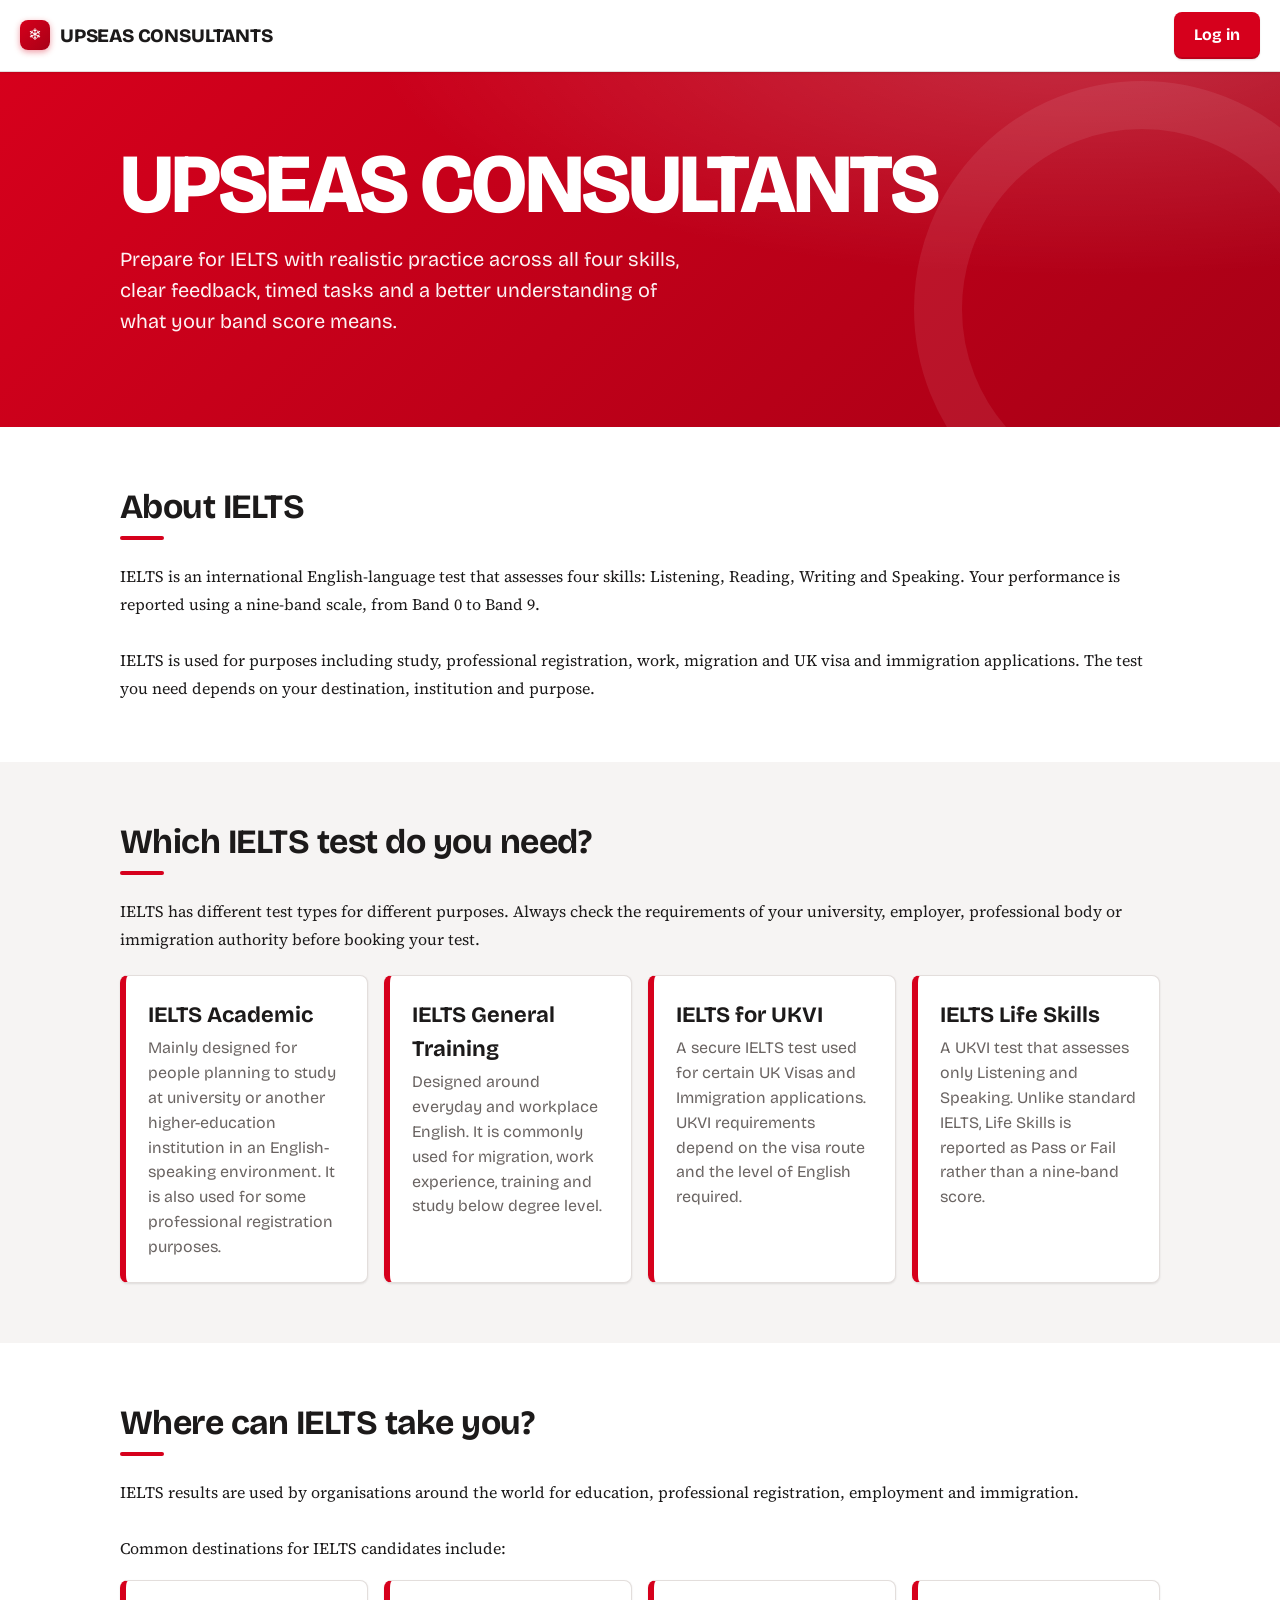
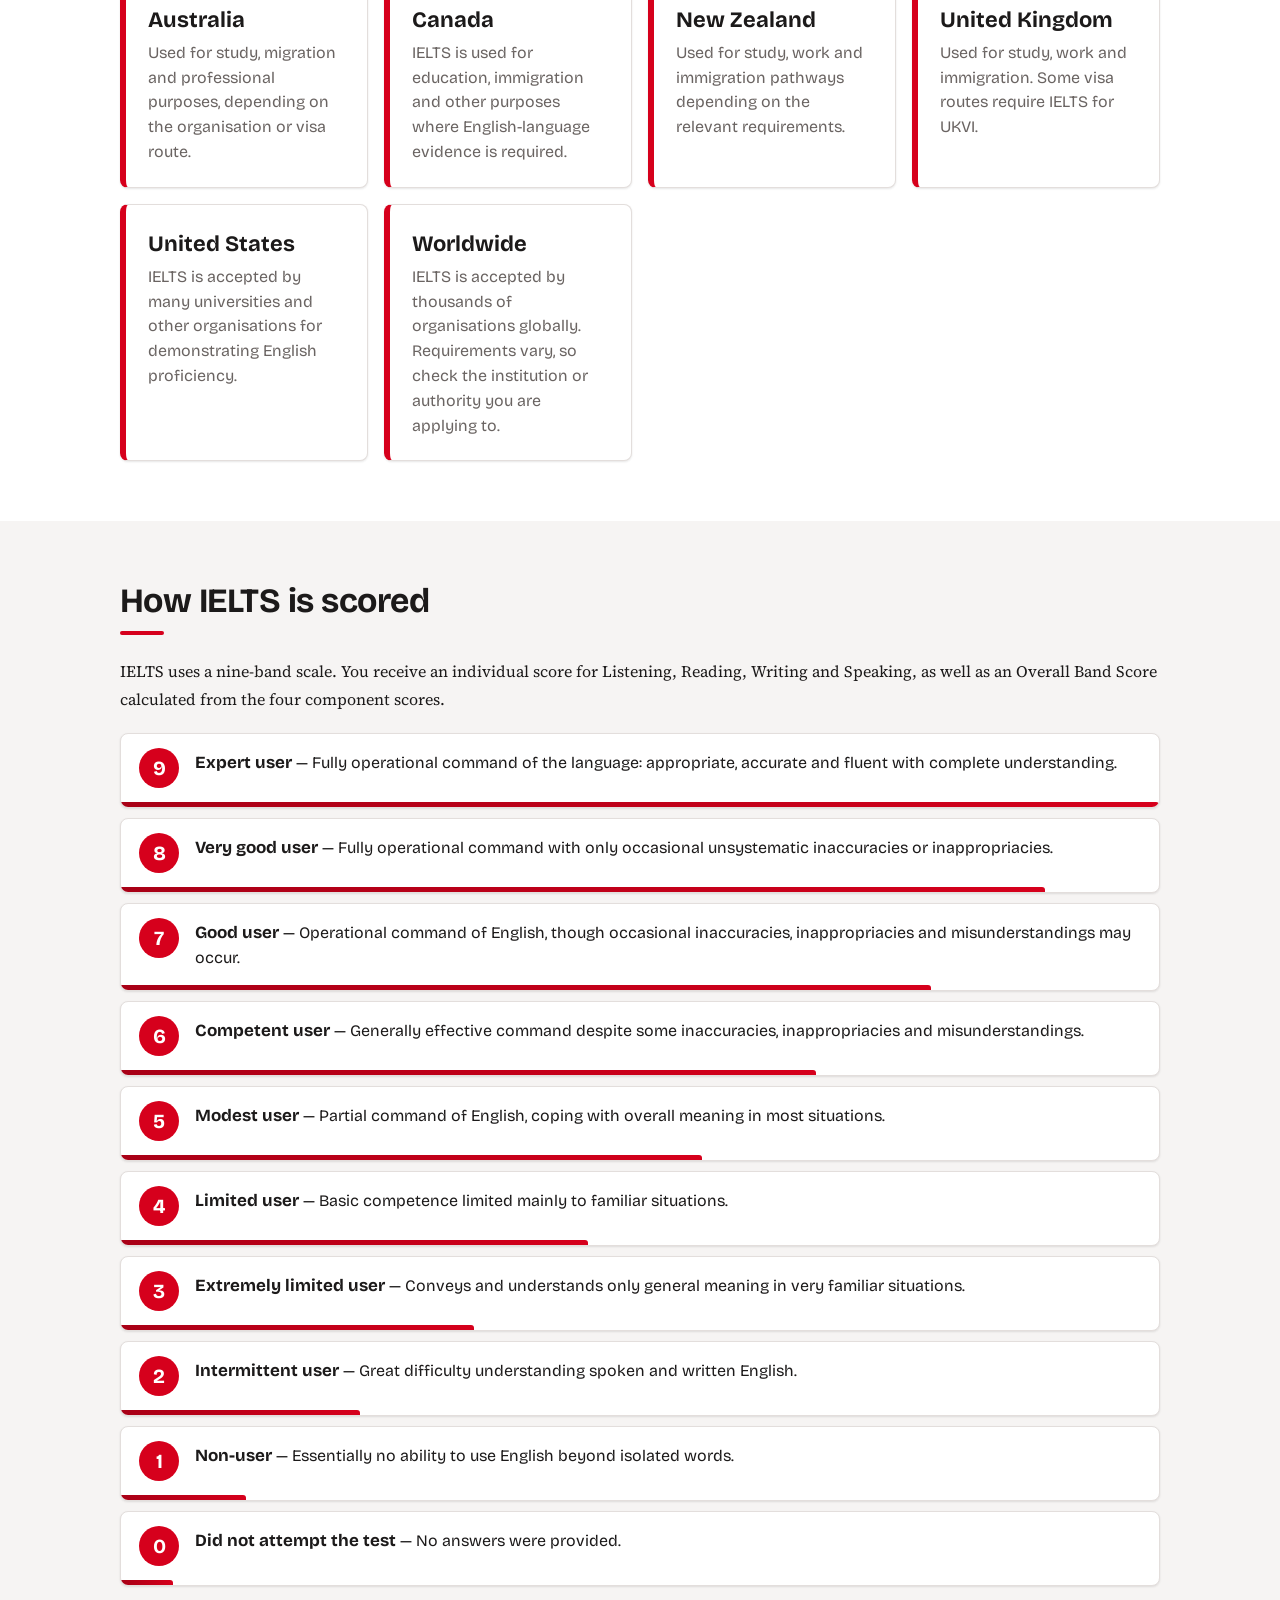
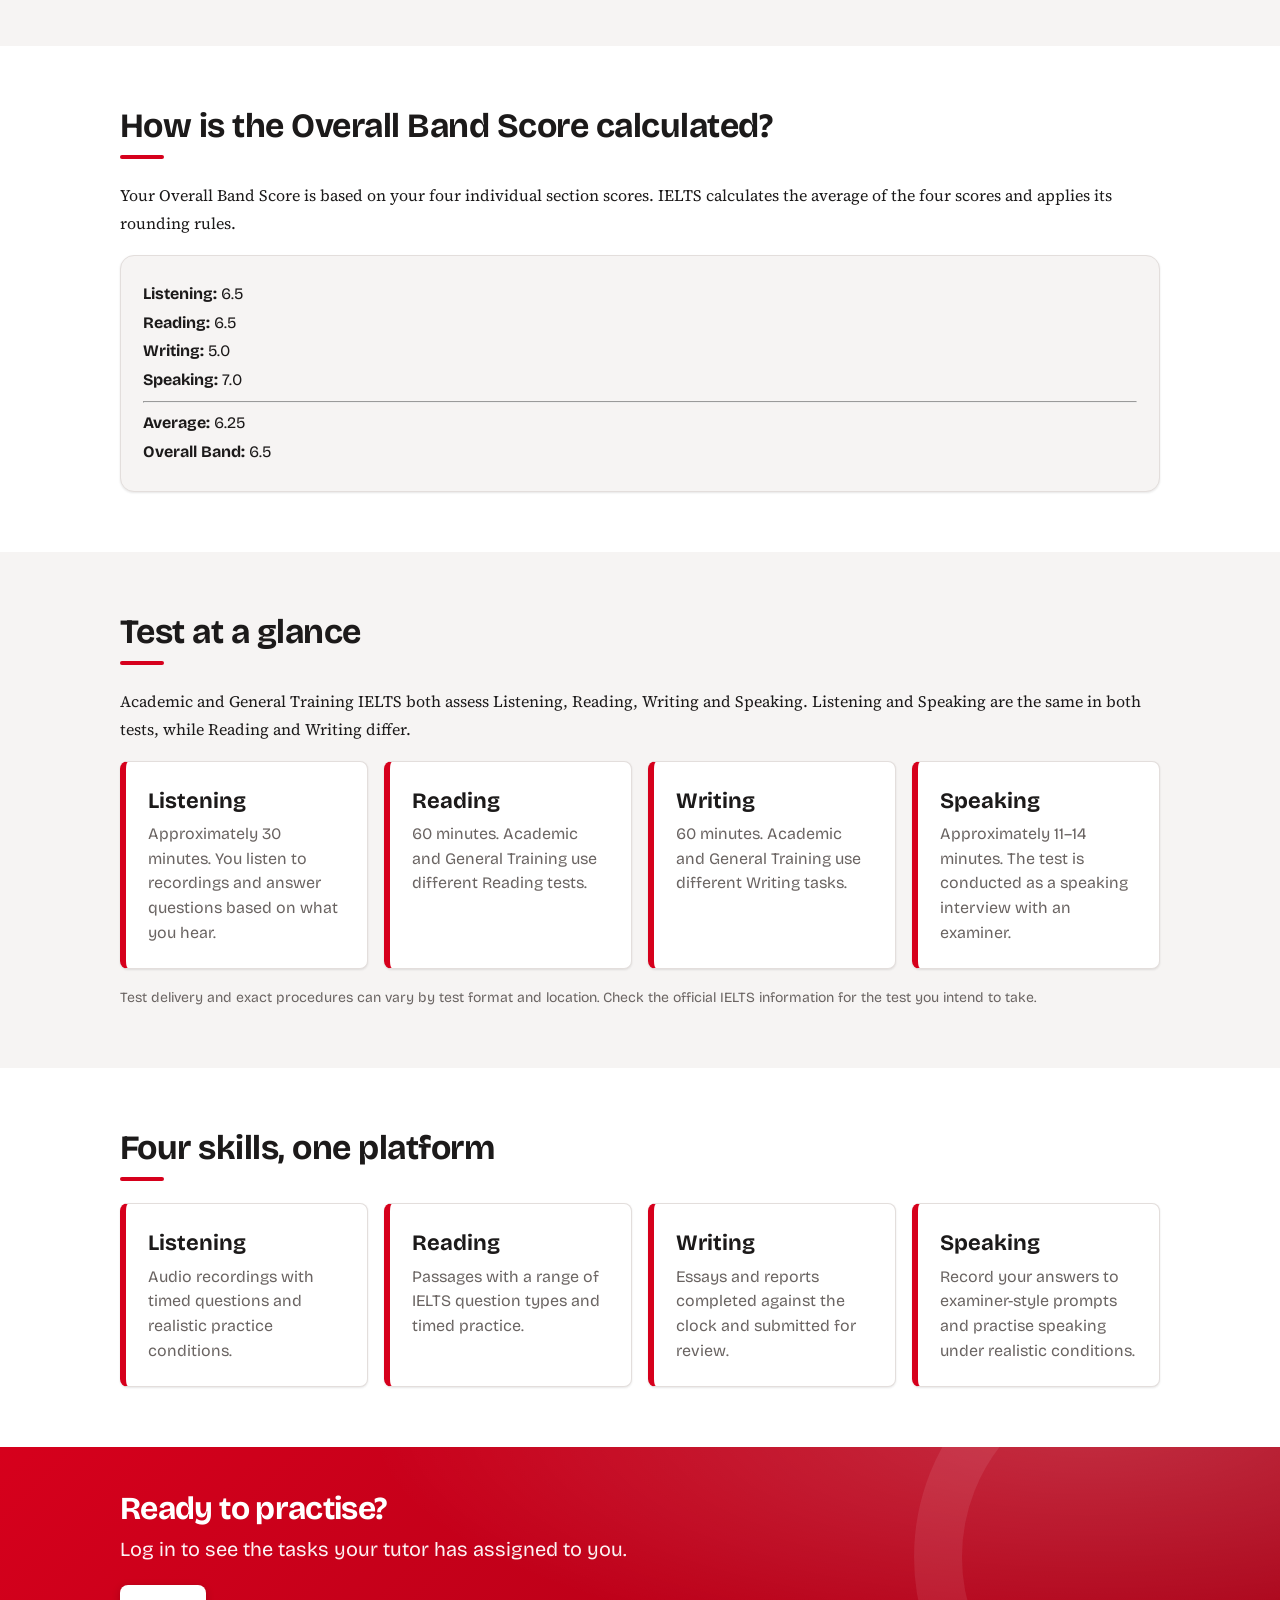
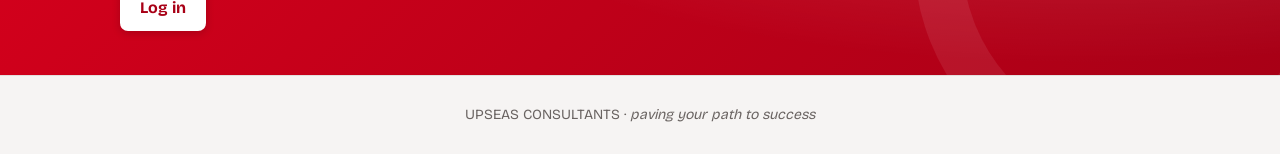
==== public/index.html @ d245d934 "UI update" ====
<!DOCTYPE html>
<html lang="en">
<head>
<meta charset="utf-8">
<meta name="viewport" content="width=device-width, initial-scale=1, viewport-fit=cover">

<title>UPSEAS CONSULTANTS | IELTS Preparation</title>

<meta name="description" content="Prepare for IELTS with UPSEAS CONSULTANTS. Practise Listening, Reading, Writing and Speaking, understand IELTS scoring, choose the right test and prepare under realistic test conditions.">

<link rel="stylesheet" href="https://fonts.googleapis.com/css2?family=Bricolage+Grotesque:wght@500;700;800&family=Source+Serif+4:wght@400;600&display=swap">

<link rel="stylesheet" href="theme.css">
<link rel="stylesheet" href="styles.css">
</head>

<body>

<header>
  <a class="logo" id="logo" href="index.html" aria-label="UPSEAS CONSULTANTS">
    <i>❄</i>UPSEAS CONSULTANTS
  </a>

  <a class="btn" id="cta" href="login.html" style="margin-left:auto">
    Log in
  </a>
</header>


<main>

<!-- HERO ---------------------------------------------------------------- -->

<section class="hero">
  <div class="wrap">
    <h1>UPSEAS CONSULTANTS</h1>

    <p>
      Prepare for IELTS with realistic practice across all four skills,
      clear feedback, timed tasks and a better understanding of what your
      band score means.
    </p>
  </div>
</section>


<!-- ABOUT --------------------------------------------------------------- -->

<section class="sec" id="about">
  <div class="wrap">

    <h2>About IELTS</h2>

    <p class="serif" style="margin:0">
      IELTS is an international English-language test that assesses
      four skills: Listening, Reading, Writing and Speaking.
      Your performance is reported using a nine-band scale, from
      Band 0 to Band 9.

      <br><br>

      IELTS is used for purposes including study, professional registration,
      work, migration and UK visa and immigration applications. The test
      you need depends on your destination, institution and purpose.
    </p>

  </div>
</section>


<!-- TEST TYPES ---------------------------------------------------------- -->

<section class="sec" id="test-types" style="background:var(--surface)">
  <div class="wrap">

    <h2>Which IELTS test do you need?</h2>

    <p class="serif" style="margin:0 0 22px">
      IELTS has different test types for different purposes. Always
      check the requirements of your university, employer, professional
      body or immigration authority before booking your test.
    </p>

    <div class="grid">

      <div class="skill">
        <b>IELTS Academic</b>
        <span>
          Mainly designed for people planning to study at university
          or another higher-education institution in an English-speaking
          environment. It is also used for some professional registration
          purposes.
        </span>
      </div>

      <div class="skill">
        <b>IELTS General Training</b>
        <span>
          Designed around everyday and workplace English. It is commonly
          used for migration, work experience, training and study below
          degree level.
        </span>
      </div>

      <div class="skill">
        <b>IELTS for UKVI</b>
        <span>
          A secure IELTS test used for certain UK Visas and Immigration
          applications. UKVI requirements depend on the visa route and
          the level of English required.
        </span>
      </div>

      <div class="skill">
        <b>IELTS Life Skills</b>
        <span>
          A UKVI test that assesses only Listening and Speaking.
          Unlike standard IELTS, Life Skills is reported as Pass or Fail
          rather than a nine-band score.
        </span>
      </div>

    </div>

  </div>
</section>


<!-- WHERE IELTS IS USED ------------------------------------------------- -->

<section class="sec" id="countries">
  <div class="wrap">

    <h2>Where can IELTS take you?</h2>

    <p class="serif" style="margin:0 0 18px">
      IELTS results are used by organisations around the world
      for education, professional registration, employment and
      immigration.

      <br><br>

      Common destinations for IELTS candidates include:
    </p>

    <div class="grid">

      <div class="skill">
        <b>Australia</b>
        <span>
          Used for study, migration and professional purposes,
          depending on the organisation or visa route.
        </span>
      </div>

      <div class="skill">
        <b>Canada</b>
        <span>
          IELTS is used for education, immigration and other
          purposes where English-language evidence is required.
        </span>
      </div>

      <div class="skill">
        <b>New Zealand</b>
        <span>
          Used for study, work and immigration pathways depending
          on the relevant requirements.
        </span>
      </div>

      <div class="skill">
        <b>United Kingdom</b>
        <span>
          Used for study, work and immigration. Some visa routes
          require IELTS for UKVI.
        </span>
      </div>

      <div class="skill">
        <b>United States</b>
        <span>
          IELTS is accepted by many universities and other
          organisations for demonstrating English proficiency.
        </span>
      </div>

      <div class="skill">
        <b>Worldwide</b>
        <span>
          IELTS is accepted by thousands of organisations globally.
          Requirements vary, so check the institution or authority
          you are applying to.
        </span>
      </div>

    </div>

  </div>
</section>


<!-- BANDS --------------------------------------------------------------- -->

<section class="sec" style="background:var(--surface)" id="bands">
  <div class="wrap">

    <h2>How IELTS is scored</h2>

    <p class="serif" style="margin:0 0 20px">
      IELTS uses a nine-band scale. You receive an individual score
      for Listening, Reading, Writing and Speaking, as well as an
      Overall Band Score calculated from the four component scores.
    </p>

    <div class="ladder">

      <div class="rung" style="--w:100%">
        <b>9</b>
        <span>
          <strong>Expert user</strong> — Fully operational command of
          the language: appropriate, accurate and fluent with complete
          understanding.
        </span>
      </div>

      <div class="rung" style="--w:89%">
        <b>8</b>
        <span>
          <strong>Very good user</strong> — Fully operational command
          with only occasional unsystematic inaccuracies or
          inappropriacies.
        </span>
      </div>

      <div class="rung" style="--w:78%">
        <b>7</b>
        <span>
          <strong>Good user</strong> — Operational command of English,
          though occasional inaccuracies, inappropriacies and
          misunderstandings may occur.
        </span>
      </div>

      <div class="rung" style="--w:67%">
        <b>6</b>
        <span>
          <strong>Competent user</strong> — Generally effective command
          despite some inaccuracies, inappropriacies and misunderstandings.
        </span>
      </div>

      <div class="rung" style="--w:56%">
        <b>5</b>
        <span>
          <strong>Modest user</strong> — Partial command of English,
          coping with overall meaning in most situations.
        </span>
      </div>

      <div class="rung" style="--w:45%">
        <b>4</b>
        <span>
          <strong>Limited user</strong> — Basic competence limited
          mainly to familiar situations.
        </span>
      </div>

      <div class="rung" style="--w:34%">
        <b>3</b>
        <span>
          <strong>Extremely limited user</strong> — Conveys and
          understands only general meaning in very familiar situations.
        </span>
      </div>

      <div class="rung" style="--w:23%">
        <b>2</b>
        <span>
          <strong>Intermittent user</strong> — Great difficulty
          understanding spoken and written English.
        </span>
      </div>

      <div class="rung" style="--w:12%">
        <b>1</b>
        <span>
          <strong>Non-user</strong> — Essentially no ability to use
          English beyond isolated words.
        </span>
      </div>

      <div class="rung" style="--w:5%">
        <b>0</b>
        <span>
          <strong>Did not attempt the test</strong> — No answers were
          provided.
        </span>
      </div>

    </div>

  </div>
</section>


<!-- HOW OVERALL SCORE WORKS --------------------------------------------- -->

<section class="sec" id="overall-score">
  <div class="wrap">

    <h2>How is the Overall Band Score calculated?</h2>

    <p class="serif" style="margin:0">
      Your Overall Band Score is based on your four individual
      section scores. IELTS calculates the average of the four
      scores and applies its rounding rules.
    </p>

    <div class="card" style="margin-top:18px">

      <p style="margin:4px 0">
        <b>Listening:</b> 6.5
      </p>

      <p style="margin:4px 0">
        <b>Reading:</b> 6.5
      </p>

      <p style="margin:4px 0">
        <b>Writing:</b> 5.0
      </p>

      <p style="margin:4px 0">
        <b>Speaking:</b> 7.0
      </p>

      <hr>

      <p style="margin:4px 0">
        <b>Average:</b> 6.25
      </p>

      <p style="margin:4px 0">
        <b>Overall Band:</b> 6.5
      </p>

    </div>

  </div>
</section>


<!-- TEST FORMAT --------------------------------------------------------- -->

<section class="sec" style="background:var(--surface)" id="format">
  <div class="wrap">

    <h2>Test at a glance</h2>

    <p class="serif" style="margin:0 0 18px">
      Academic and General Training IELTS both assess Listening,
      Reading, Writing and Speaking. Listening and Speaking are the
      same in both tests, while Reading and Writing differ.
    </p>

    <div class="grid">

      <div class="skill">
        <b>Listening</b>
        <span>
          Approximately 30 minutes. You listen to recordings and answer
          questions based on what you hear.
        </span>
      </div>

      <div class="skill">
        <b>Reading</b>
        <span>
          60 minutes. Academic and General Training use different
          Reading tests.
        </span>
      </div>

      <div class="skill">
        <b>Writing</b>
        <span>
          60 minutes. Academic and General Training use different
          Writing tasks.
        </span>
      </div>

      <div class="skill">
        <b>Speaking</b>
        <span>
          Approximately 11–14 minutes. The test is conducted as a
          speaking interview with an examiner.
        </span>
      </div>

    </div>

    <p class="hint" style="margin-top:18px">
      Test delivery and exact procedures can vary by test format and
      location. Check the official IELTS information for the test
      you intend to take.
    </p>

  </div>
</section>


<!-- SKILLS -------------------------------------------------------------- -->

<section class="sec" id="skills">
  <div class="wrap">

    <h2>Four skills, one platform</h2>

    <div class="grid">

      <div class="skill">
        <b>Listening</b>
        <span>
          Audio recordings with timed questions and realistic
          practice conditions.
        </span>
      </div>

      <div class="skill">
        <b>Reading</b>
        <span>
          Passages with a range of IELTS question types and timed
          practice.
        </span>
      </div>

      <div class="skill">
        <b>Writing</b>
        <span>
          Essays and reports completed against the clock and submitted
          for review.
        </span>
      </div>

      <div class="skill">
        <b>Speaking</b>
        <span>
          Record your answers to examiner-style prompts and practise
          speaking under realistic conditions.
        </span>
      </div>

    </div>

  </div>
</section>


<!-- CALL TO ACTION ------------------------------------------------------ -->

<section class="hero" style="padding:44px 0">

  <div class="wrap">

    <h2 style="font-size:32px;margin:0 0 6px">
      Ready to practise?
    </h2>

    <p style="margin-bottom:20px">
      Log in to see the tasks your tutor has assigned to you.
    </p>

    <a class="btn" href="login.html">
      Log in
    </a>

  </div>

</section>

</main>


<!-- FOOTER -------------------------------------------------------------- -->

<footer>
  <div class="wrap" style="text-align:center">
    UPSEAS CONSULTANTS ·
    <i>paving your path to success</i>
  </div>
</footer>


<script>

/*
  If the visitor is already logged in, send them to their
  appropriate dashboard instead of the login page.
*/

fetch('/api/me')
  .then(r => r.ok ? r.json() : null)
  .then(me => {

    if (!me) return;

    const home = me.role === 'admin'
      ? 'admin.html'
      : 'notes.html';

    document.getElementById('cta').textContent =
      'Open my dashboard';

    document.getElementById('cta').href = home;

    document.getElementById('logo').href = home;

  })
  .catch(() => {});

</script>

</body>
</html>
---- public/theme.css ----
/* Theme tokens: change colours and fonts here. */
:root{
  --red:#D6001C;--red-d:#A80016;--red-soft:#FDECEE;
  --bg:#FFFFFF;--surface:#F6F4F3;--line:#E3DEDC;--ink:#1C1A1A;--mute:#6A6462;--on-red:#fff;
  --radius:8px;--radius-lg:14px;
  --shadow-sm:0 1px 2px rgba(28,26,26,.06),0 1px 3px rgba(28,26,26,.05);
  --shadow:0 4px 12px rgba(28,26,26,.07),0 2px 4px rgba(28,26,26,.04);
  --shadow-lg:0 14px 34px rgba(28,26,26,.14);
  --ease:cubic-bezier(.2,.7,.2,1);
  box-sizing:border-box;padding-top:env(safe-area-inset-top,0px);padding-bottom:env(safe-area-inset-bottom,0px)}
@media (prefers-color-scheme:dark){:root:not([data-theme="light"]){--bg:#161314;--surface:#221E1F;--line:#3A3435;--ink:#F3EFEE;--mute:#A89F9D;--red:#F0324A;--red-soft:#3A1D22;--shadow-sm:0 1px 2px rgba(0,0,0,.4);--shadow:0 4px 12px rgba(0,0,0,.4);--shadow-lg:0 14px 34px rgba(0,0,0,.55)}}
:root[data-theme="dark"]{--bg:#161314;--surface:#221E1F;--line:#3A3435;--ink:#F3EFEE;--mute:#A89F9D;--red:#F0324A;--red-soft:#3A1D22;--shadow-sm:0 1px 2px rgba(0,0,0,.4);--shadow:0 4px 12px rgba(0,0,0,.4);--shadow-lg:0 14px 34px rgba(0,0,0,.55)}
:root{--font-ui:"Bricolage Grotesque",system-ui,sans-serif}
---- public/styles.css ----
/* Layout and components. Uses tokens from theme.css. */
html{scroll-padding-top:env(safe-area-inset-top,0px);scroll-behavior:smooth;-webkit-text-size-adjust:100%}
*{box-sizing:border-box}
body{margin:0;background:var(--bg);color:var(--ink);font:16px/1.55 "Bricolage Grotesque",system-ui,sans-serif;-webkit-font-smoothing:antialiased;text-rendering:optimizeLegibility}
h1,h2,h3{line-height:1.15;letter-spacing:-.015em}
.serif{font-family:"Source Serif 4",Georgia,serif;line-height:1.75}
button,input,textarea,select{font:inherit;color:inherit}
button{cursor:pointer}
button:disabled{opacity:.5;cursor:not-allowed}
:focus-visible{outline:3px solid color-mix(in srgb,var(--red) 55%,transparent);outline-offset:2px;border-radius:4px}
::selection{background:var(--red);color:#fff}

/* header */
header{position:sticky;top:env(safe-area-inset-top,0px);z-index:5;background:color-mix(in srgb,var(--bg) 88%,transparent);-webkit-backdrop-filter:saturate(1.4) blur(10px);backdrop-filter:saturate(1.4) blur(10px);border-bottom:1px solid var(--line);box-shadow:var(--shadow-sm);display:flex;align-items:center;gap:12px;padding:12px 20px;flex-wrap:wrap}
.logo{text-decoration:none;color:inherit;display:flex;align-items:center;gap:10px;font-weight:800;font-size:19px;letter-spacing:-.01em;background:none;border:0;padding:0}
.logo i{width:30px;height:30px;background:linear-gradient(135deg,var(--red),var(--red-d));border-radius:8px;display:grid;place-items:center;color:#fff;font-style:normal;font-size:16px;box-shadow:0 2px 6px color-mix(in srgb,var(--red) 40%,transparent)}
nav{display:flex;gap:2px;overflow-x:auto;flex:1;min-width:0;scrollbar-width:none}
nav::-webkit-scrollbar{display:none}
nav a{text-decoration:none;color:inherit;background:none;border:0;padding:8px 12px;font-weight:500;border-bottom:3px solid transparent;white-space:nowrap;transition:color .15s}
nav a:hover{color:var(--red)}
nav a[aria-current=page]{border-color:var(--red);font-weight:700}

/* buttons */
.btn{display:inline-block;text-decoration:none;background:var(--red);color:var(--on-red);border:0;padding:11px 20px;border-radius:var(--radius);font-weight:700;letter-spacing:.005em;box-shadow:0 1px 2px rgba(0,0,0,.12),inset 0 -2px 0 rgba(0,0,0,.12);transition:background .15s,transform .15s var(--ease),box-shadow .15s}
.btn:hover{background:var(--red-d);transform:translateY(-1px);box-shadow:0 6px 14px color-mix(in srgb,var(--red) 35%,transparent)}
.btn:active{transform:translateY(0);box-shadow:0 1px 2px rgba(0,0,0,.12)}
.btn.ghost{background:none;color:var(--ink);border:2px solid var(--ink);box-shadow:none}
.btn.ghost:hover{background:var(--ink);color:var(--bg);box-shadow:none}

/* hero */
.wrap{max-width:1080px;margin:0 auto;padding:0 20px}
.hero{position:relative;overflow:hidden;background:radial-gradient(1200px 400px at 85% -10%,rgba(255,255,255,.18),transparent 60%),linear-gradient(135deg,var(--red) 0%,var(--red-d) 100%);color:#fff;padding:72px 0 64px}
.hero::after{content:"";position:absolute;right:-90px;bottom:-110px;width:360px;height:360px;border-radius:50%;border:48px solid rgba(255,255,255,.08);pointer-events:none}
.hero .wrap{position:relative;z-index:1}
.hero h1{font-size:clamp(40px,9vw,84px);line-height:.98;margin:0 0 18px;font-weight:800;letter-spacing:-.035em}
.hero h2{letter-spacing:-.02em}
.hero p{font-size:clamp(17px,2.2vw,20px);max-width:560px;margin:0 0 26px;opacity:.95}
.hero .btn{display:inline-block;text-decoration:none;background:#fff;color:var(--red-d);box-shadow:0 2px 8px rgba(0,0,0,.18)}
.hero .btn:hover{background:#fff;box-shadow:0 8px 20px rgba(0,0,0,.25)}
.hero .btn.ghost{background:none;color:#fff;border-color:#fff;box-shadow:none}
.hero .btn.ghost:hover{background:#fff;color:var(--red-d)}
.bands{display:flex;gap:8px;margin-top:36px;flex-wrap:wrap}
.bands span{padding:6px 14px;border:1.5px solid rgba(255,255,255,.55);border-radius:999px;font-weight:700}
.bands span:last-child{background:#fff;color:var(--red-d)}

/* sections */
.sec{padding:60px 0}
.sec h2{font-size:clamp(26px,4vw,34px);margin:0 0 22px;position:relative;padding-bottom:14px}
.sec h2::after{content:"";position:absolute;left:0;bottom:0;width:44px;height:4px;border-radius:2px;background:var(--red)}
.grid{display:grid;gap:16px;grid-template-columns:repeat(auto-fit,minmax(230px,1fr))}
.skill{background:var(--bg);border:1px solid var(--line);border-left:6px solid var(--red);padding:22px;text-align:left;border-radius:var(--radius);box-shadow:var(--shadow-sm);transition:transform .2s var(--ease),box-shadow .2s}
.skill:hover{transform:translateY(-3px);box-shadow:var(--shadow)}
.skill b{font-size:22px;display:block;margin-bottom:4px}
.skill span{color:var(--mute)}
.steps{display:grid;gap:20px;grid-template-columns:repeat(auto-fit,minmax(220px,1fr))}
.steps div{border-top:3px solid var(--ink);padding-top:12px}
.steps b{display:block;font-size:18px}
footer{background:var(--surface);border-top:1px solid var(--line);padding:28px 0;color:var(--mute);font-size:14px}

/* practice */
.bar{display:flex;gap:12px;align-items:center;flex-wrap:wrap;margin:24px 0 18px}
.bar h1{margin:0;font-size:clamp(24px,4vw,32px);flex:1;min-width:150px}
.seg{display:inline-flex;border:2px solid var(--ink);border-radius:var(--radius);overflow:hidden}
.seg button{background:none;border:0;padding:8px 16px;font-weight:700;transition:background .15s}
.seg button:hover{background:var(--surface)}
.seg button[aria-pressed=true]{background:var(--ink);color:var(--bg)}
.timer{font-variant-numeric:tabular-nums;font-weight:800;font-size:20px;color:var(--red);border:2px solid var(--red);background:var(--red-soft);padding:5px 14px;border-radius:999px}
.two{display:grid;gap:20px;grid-template-columns:1fr}
@media(min-width:820px){.two{grid-template-columns:1fr 1fr}.two.wide{grid-template-columns:1.1fr .9fr}}
.card{background:var(--surface);border:1px solid var(--line);border-radius:var(--radius-lg);padding:22px;box-shadow:var(--shadow-sm)}
.card h3{margin:0 0 10px;font-size:19px}
.pass{max-height:70vh;overflow:auto;scrollbar-width:thin}
.q{padding:16px 0;border-bottom:1px solid var(--line)}
.q:last-child{border:0}
.q p{margin:0 0 10px;font-weight:600}
.opt{display:flex;gap:10px;align-items:center;padding:10px 12px;border:1.5px solid var(--line);border-radius:var(--radius);margin:6px 0;background:var(--bg);width:100%;text-align:left;transition:border-color .15s,background .15s,transform .15s var(--ease)}
.opt:hover{border-color:color-mix(in srgb,var(--red) 55%,var(--line));transform:translateX(2px)}
.opt[aria-pressed=true]{border-color:var(--red);background:color-mix(in srgb,var(--red) 10%,var(--bg));font-weight:600;box-shadow:0 0 0 3px color-mix(in srgb,var(--red) 14%,transparent)}
.opt i{width:18px;height:18px;border:2px solid var(--mute);border-radius:50%;flex:none;transition:border-color .15s}
.opt[aria-pressed=true] i{border-color:var(--red);background:radial-gradient(var(--red) 45%,transparent 50%)}
.tf{display:flex;gap:8px;flex-wrap:wrap}
.tf .opt{width:auto}
input[type=text],input[type=email],input[type=password],input[type=date],input[type=number],textarea,select{width:100%;background:var(--bg);border:1.5px solid var(--line);border-radius:var(--radius);padding:11px 12px;transition:border-color .15s,box-shadow .15s}
input[type=text]:focus,input[type=email]:focus,input[type=password]:focus,input[type=date]:focus,input[type=number]:focus,textarea:focus,select:focus{outline:none;border-color:var(--red);box-shadow:0 0 0 4px color-mix(in srgb,var(--red) 16%,transparent)}
textarea{min-height:240px;resize:vertical;line-height:1.6}
.foot{display:flex;justify-content:space-between;align-items:center;gap:10px;margin-top:18px;flex-wrap:wrap}
.pal{display:flex;gap:8px;flex-wrap:wrap;margin-bottom:16px}
.pal button{width:36px;height:36px;border-radius:var(--radius);border:1.5px solid var(--line);background:var(--bg);font-weight:700;transition:all .15s}
.pal button:hover{border-color:var(--red);color:var(--red)}
.pal button[aria-pressed=true]{background:var(--red);color:#fff;border-color:var(--red);box-shadow:0 3px 8px color-mix(in srgb,var(--red) 35%,transparent)}
.player{display:flex;align-items:center;gap:14px;flex-wrap:wrap}
.play{width:54px;height:54px;border-radius:50%;background:var(--red);color:#fff;border:0;font-size:18px;box-shadow:0 4px 12px color-mix(in srgb,var(--red) 40%,transparent);transition:transform .15s var(--ease),background .15s}
.play:hover{background:var(--red-d);transform:scale(1.06)}
.wave{flex:1;min-width:140px;height:44px;display:flex;align-items:center;gap:3px}
.wave i{flex:1;background:var(--line);border-radius:2px}
.wave i.on{background:var(--red)}
.cue{border:2px dashed var(--red);padding:18px;border-radius:var(--radius-lg);background:var(--bg)}
.cue li{margin:4px 0}
.rec{width:84px;height:84px;border-radius:50%;background:var(--red);border:6px solid color-mix(in srgb,var(--red) 30%,var(--bg));color:#fff;font-weight:700;box-shadow:var(--shadow);transition:transform .15s var(--ease)}
.rec:hover{transform:scale(1.05)}
.rec[aria-pressed=true]{animation:pulse 1.2s infinite}
@keyframes pulse{50%{box-shadow:0 0 0 14px color-mix(in srgb,var(--red) 20%,transparent)}}
@media(prefers-reduced-motion:reduce){.rec[aria-pressed=true]{animation:none}*{transition:none!important;scroll-behavior:auto!important}}
.note{background:var(--bg);border:1px solid var(--line);border-left:4px solid var(--red);padding:12px 14px;margin:8px 0;border-radius:0 var(--radius) var(--radius) 0}
.note small{color:var(--mute);display:block}
.chip{display:inline-block;background:var(--bg);border:1.5px solid var(--line);border-radius:999px;padding:4px 13px;margin:3px 3px 3px 0;font-size:14px}
.hint{color:var(--mute);font-size:14px;margin:6px 0 0}
.ladder{display:grid;gap:10px}
.rung{position:relative;overflow:hidden;display:flex;gap:16px;align-items:flex-start;background:var(--bg);color:var(--ink);border:1px solid var(--line);border-radius:var(--radius);padding:14px 18px 19px;box-shadow:var(--shadow-sm)}
.rung::after{content:"";position:absolute;left:0;bottom:0;height:5px;width:var(--w);background:linear-gradient(90deg,var(--red-d),var(--red));border-radius:0 3px 0 0}
.rung b{flex:none;width:40px;height:40px;border-radius:50%;background:var(--red);color:#fff;display:grid;place-items:center;font-size:20px;line-height:1}
.rung span{padding-top:2px}
.rung strong{font-size:17px}
.topic{background:var(--surface);border:1px solid var(--line);border-radius:var(--radius-lg);margin:0 0 12px;padding:0 20px;transition:box-shadow .2s}
.topic[open]{box-shadow:var(--shadow-sm)}
.topic summary{cursor:pointer;font-weight:700;font-size:18px;padding:16px 0;list-style:none;display:flex;justify-content:space-between;align-items:center;gap:12px}
.topic summary::-webkit-details-marker{display:none}
.topic summary::after{content:"+";font-size:24px;line-height:1;color:var(--red);font-weight:500;transition:transform .2s var(--ease)}
.topic[open] summary::after{transform:rotate(45deg)}
.topic ul{margin:0;padding:0 0 16px 20px}
.topic li{margin:6px 0}
.hidden{display:none}

/* auth */
.auth{display:grid;grid-template-columns:1fr;min-height:calc(100vh - 140px)}
@media(min-width:820px){.auth{grid-template-columns:5fr 6fr}}
.auth-side{position:relative;overflow:hidden;background:linear-gradient(145deg,var(--red),var(--red-d));color:#fff;padding:48px 32px;display:flex;flex-direction:column;justify-content:center}
.auth-side::after{content:"";position:absolute;right:-80px;top:-80px;width:280px;height:280px;border-radius:50%;border:40px solid rgba(255,255,255,.08);pointer-events:none}
.auth-side h2{font-size:clamp(32px,5vw,52px);line-height:1;margin:0 0 12px;letter-spacing:-.025em}
.auth-side ul{padding:0;margin:26px 0 0;list-style:none}
.auth-side li{padding:12px 0;border-top:1.5px solid rgba(255,255,255,.35);font-weight:500}
.auth-main{display:flex;align-items:center;justify-content:center;padding:36px 16px;background:var(--surface)}
.auth-form{width:100%;max-width:420px;background:var(--bg);border:1px solid var(--line);border-radius:var(--radius-lg);padding:32px 28px;box-shadow:var(--shadow)}
.auth-form h1{margin:0 0 4px;font-size:30px}
.field{margin:14px 0}
.field label{display:block;font-weight:700;margin-bottom:6px;font-size:15px}
.field .pw{display:flex;gap:8px}
.field .pw button{background:none;border:1.5px solid var(--line);border-radius:var(--radius);padding:0 14px;font-weight:700;transition:border-color .15s,color .15s}
.field .pw button:hover{border-color:var(--red);color:var(--red)}
.row{display:flex;justify-content:space-between;align-items:center;gap:10px;flex-wrap:wrap;margin:10px 0 18px}
.row label{display:flex;gap:8px;align-items:center}
.row input[type=checkbox]{accent-color:var(--red);width:16px;height:16px}
.row a,.swap{color:var(--red);font-weight:700;background:none;border:0;padding:0;text-decoration:underline;text-underline-offset:3px}
.msg{min-height:22px;font-weight:600;margin:0 0 10px}
.msg.err{color:var(--red)}
.btn.full{width:100%;padding:13px}

/* profile menu */
.profile{position:relative}
.avatar{width:42px;height:42px;border-radius:50%;border:2px solid var(--ink);background:var(--bg);color:var(--ink);display:grid;place-items:center;padding:0;transition:border-color .15s,color .15s,box-shadow .15s}
.avatar:hover,.avatar[aria-expanded=true]{border-color:var(--red);color:var(--red);box-shadow:0 0 0 4px color-mix(in srgb,var(--red) 14%,transparent)}
.menu{position:absolute;right:0;top:calc(100% + 10px);min-width:260px;background:var(--bg);border:1px solid var(--line);border-radius:var(--radius-lg);box-shadow:var(--shadow-lg);z-index:20;overflow:hidden}
.menu .who{margin:0;padding:16px;background:var(--surface);border-bottom:1px solid var(--line);display:flex;flex-direction:column;gap:2px}
.menu .who span{color:var(--mute);font-size:14px;word-break:break-all}
.menu .who em{font-style:normal;font-size:12px;font-weight:700;color:var(--red);text-transform:uppercase;letter-spacing:.05em;margin-top:4px}
.menu a{display:block;padding:12px 16px;text-decoration:none;color:var(--ink);font-weight:500;transition:background .12s,padding-left .15s var(--ease)}
.menu a:hover{background:var(--surface);padding-left:20px}
.choose{display:flex;justify-content:flex-end;align-items:flex-end;gap:12px;flex-wrap:wrap;margin:8px 0}
.choose .field{margin:0;min-width:min(100%,340px)}
.count{text-align:center;padding:12vh 16px}
.count h1{font-size:clamp(26px,5vw,42px);margin:8px 0 0}
.count .n{display:block;font-size:clamp(96px,24vw,200px);line-height:1;color:var(--red);font-variant-numeric:tabular-nums;letter-spacing:-.04em}
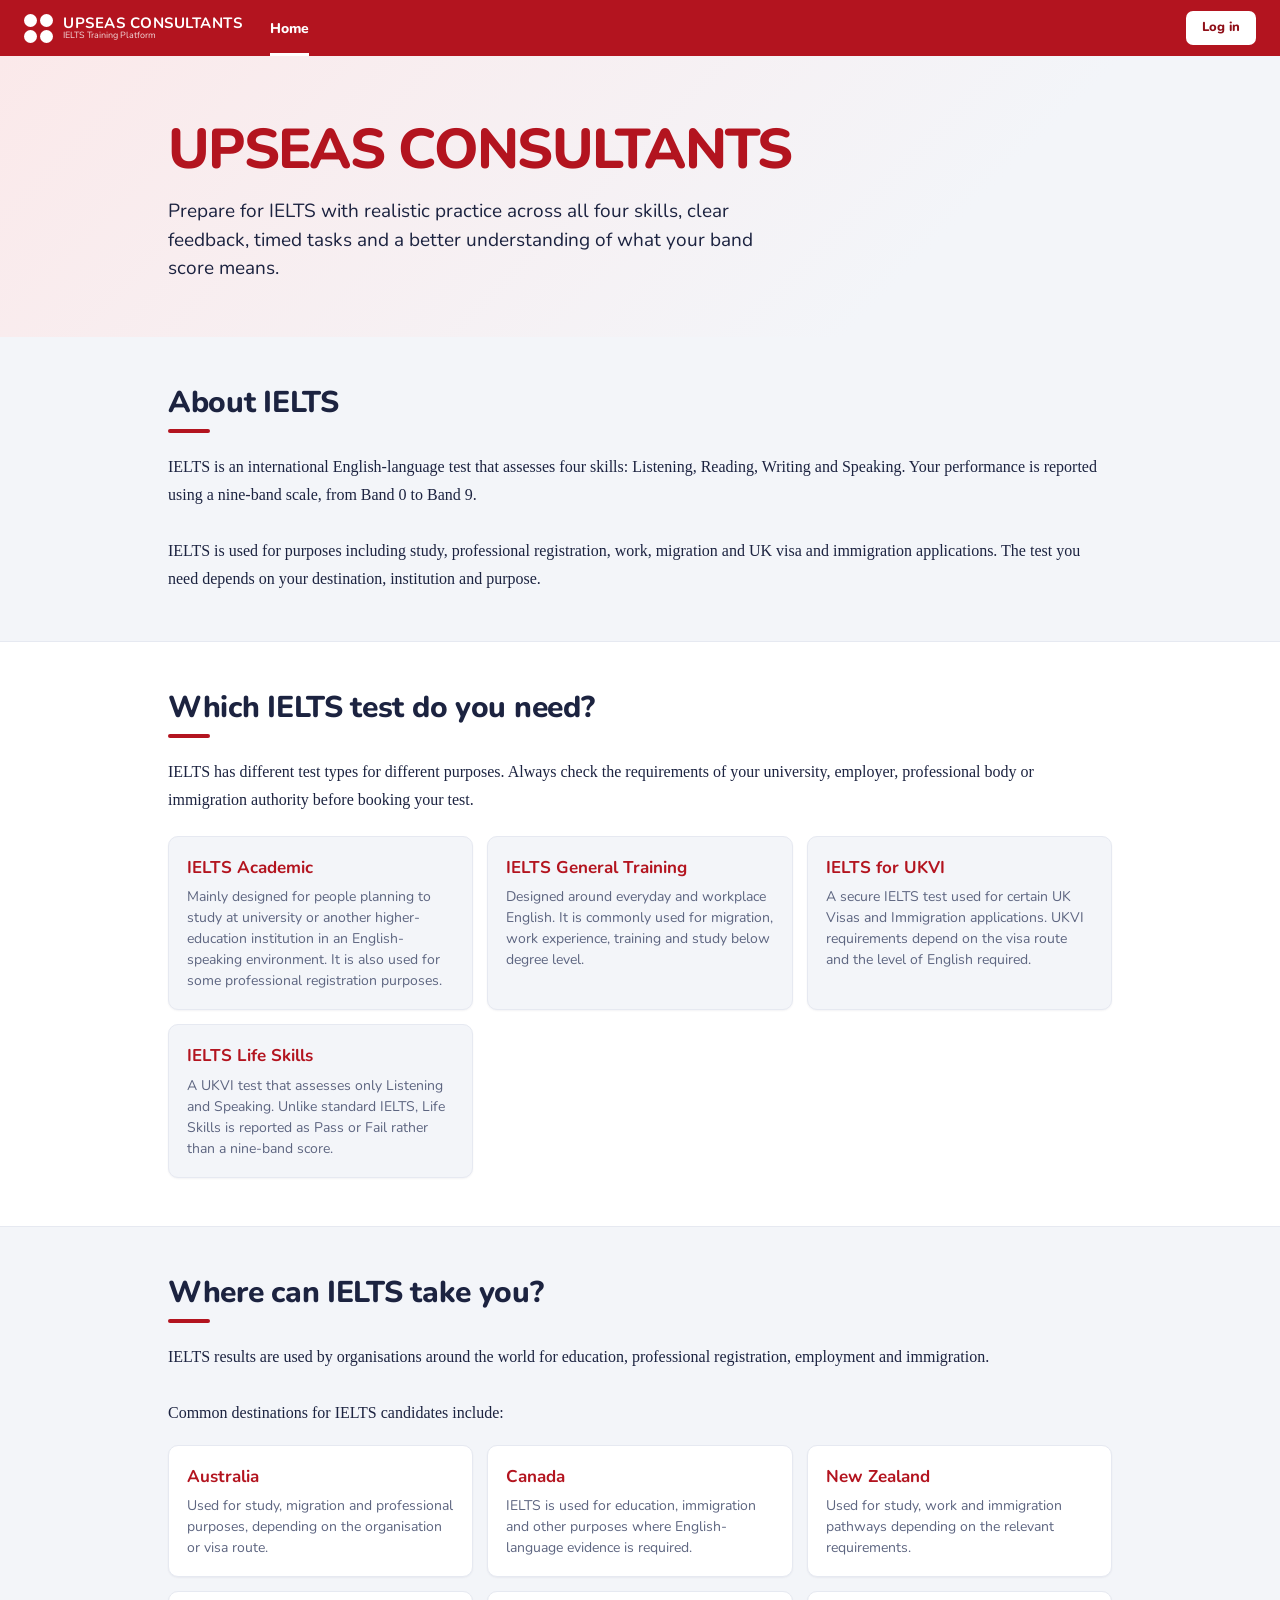
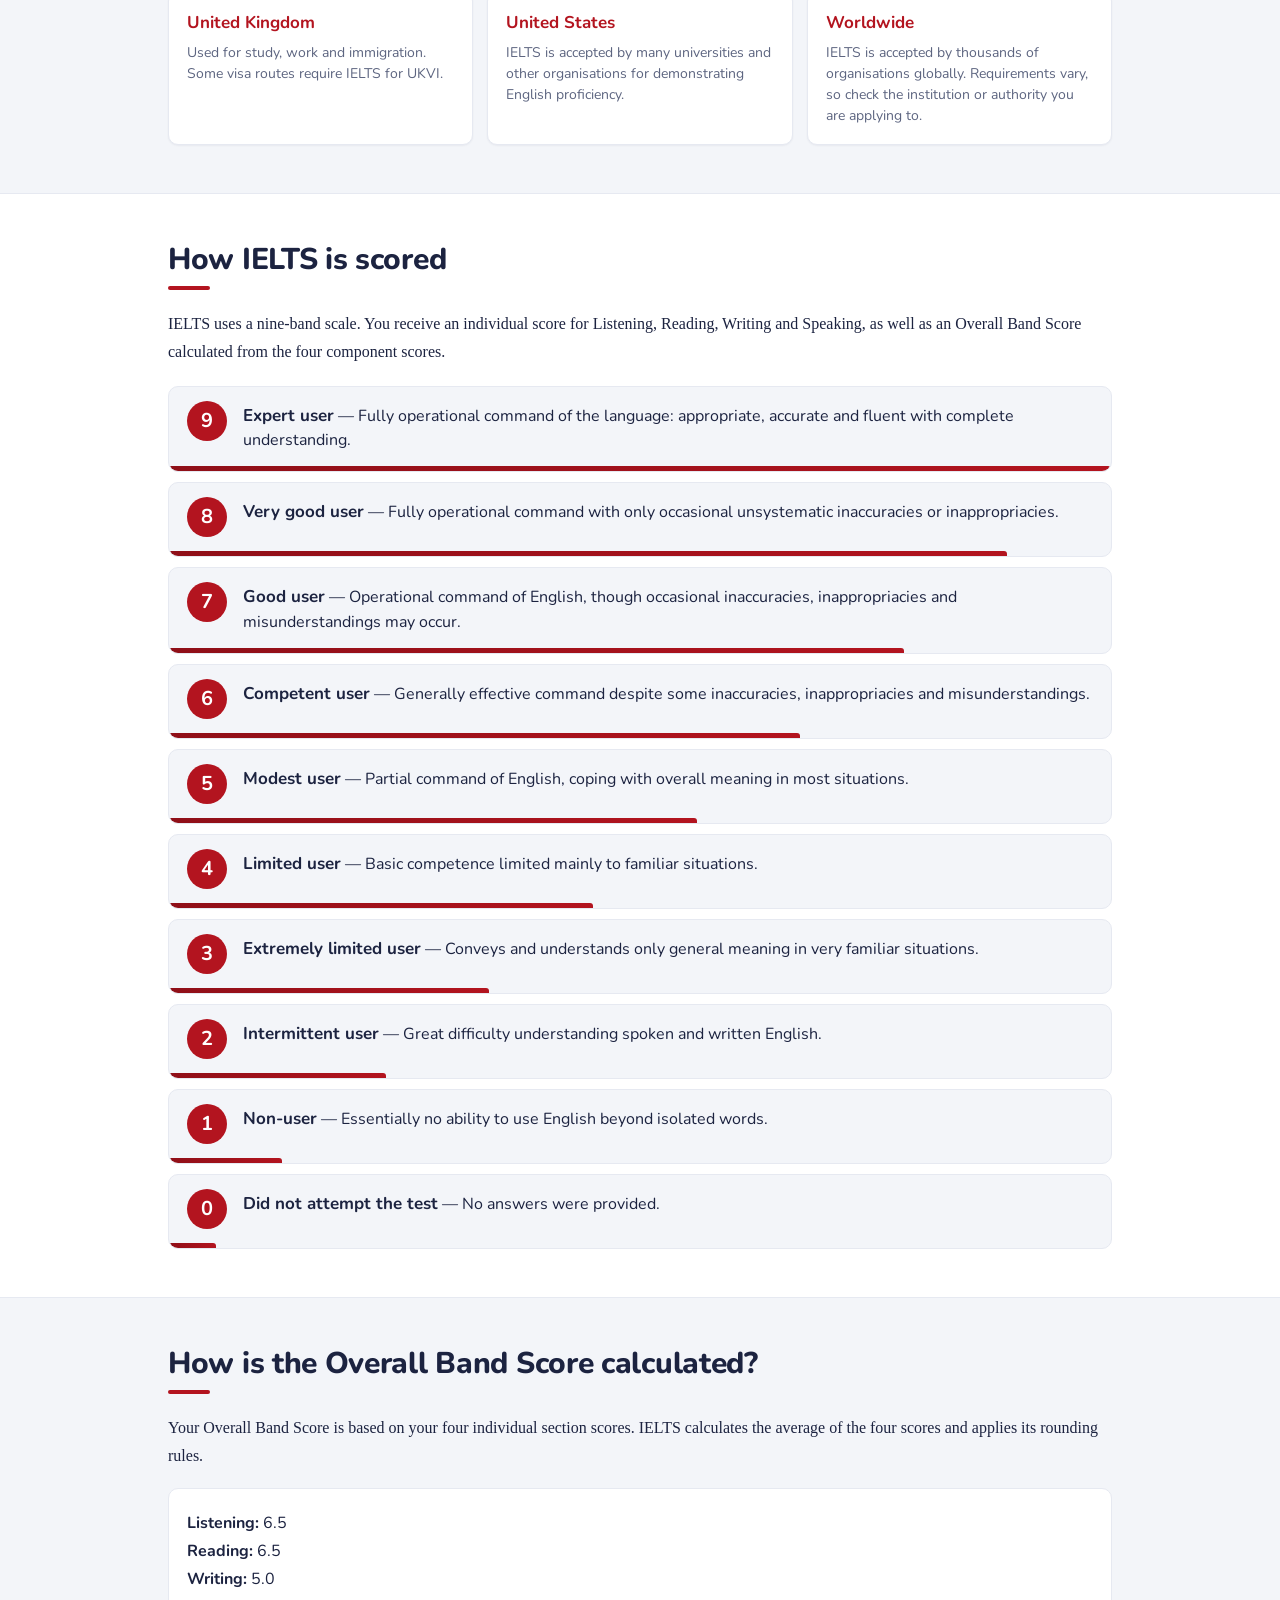
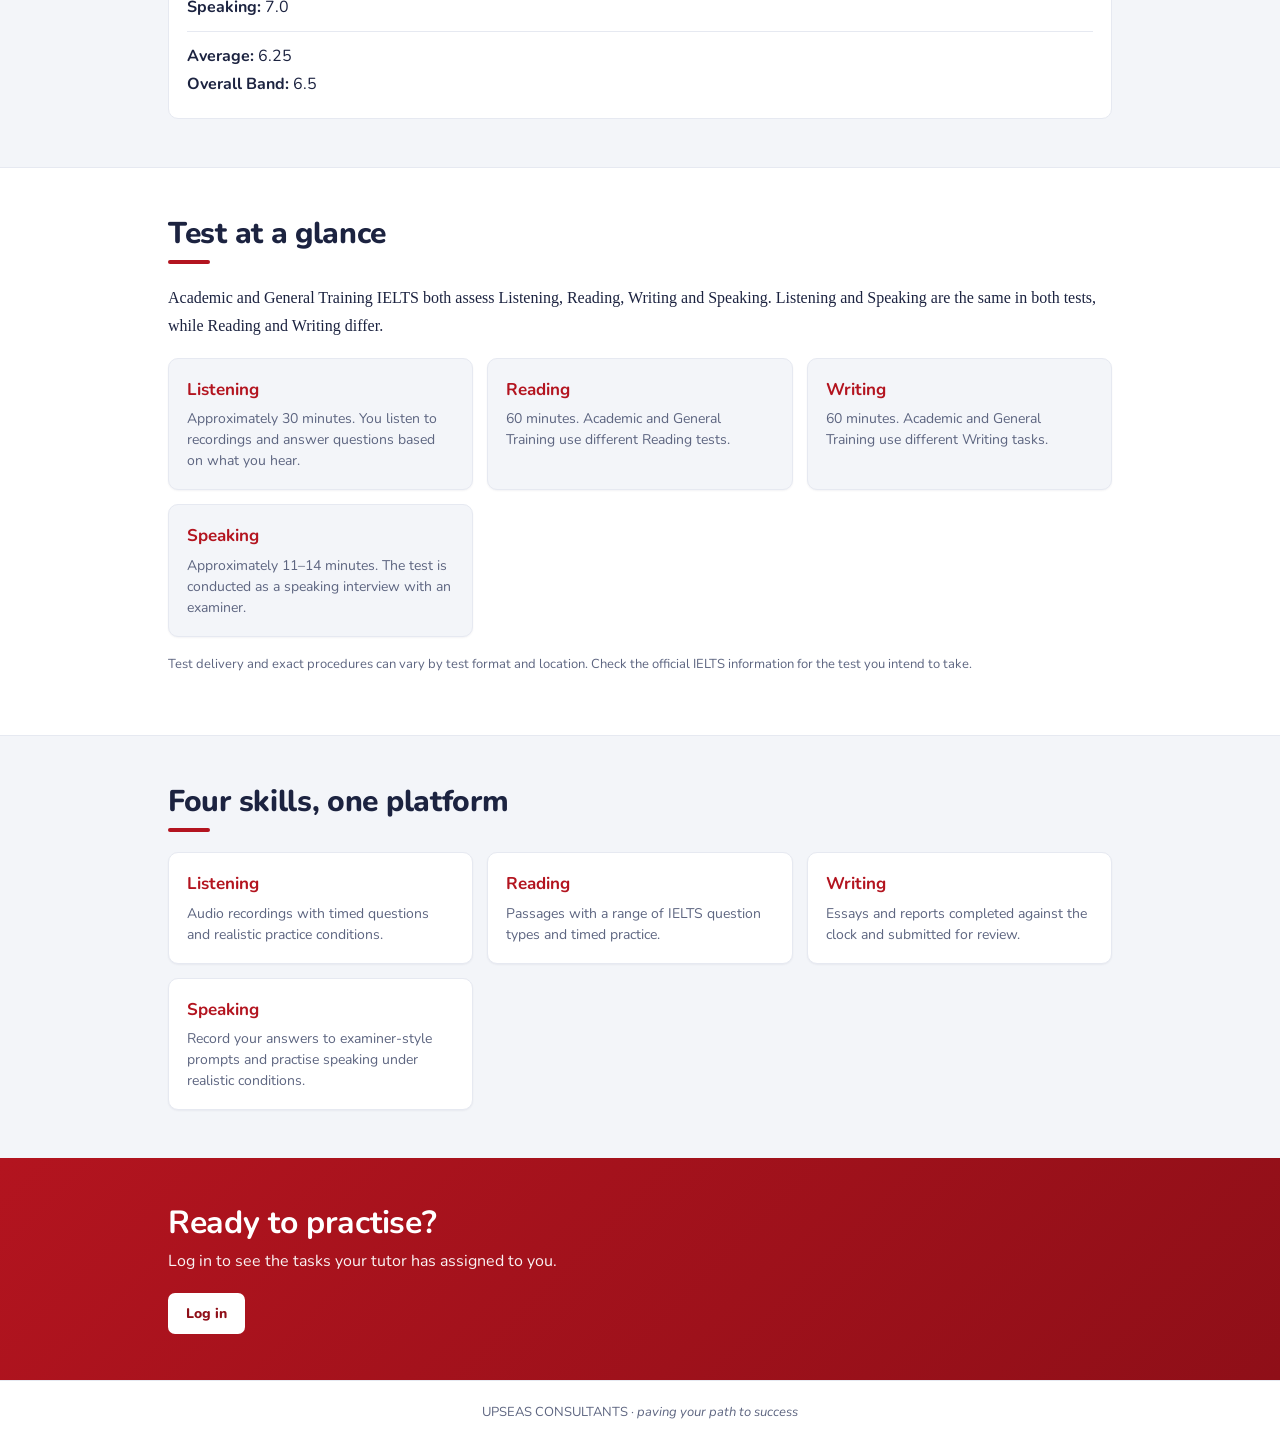
==== commit aea72af3: "UI updates" ====
--- a/public/index.html
+++ b/public/index.html
@@ -3,29 +3,29 @@
 <head>
 <meta charset="utf-8">
 <meta name="viewport" content="width=device-width, initial-scale=1, viewport-fit=cover">
-
 <title>UPSEAS CONSULTANTS | IELTS Preparation</title>
-
 <meta name="description" content="Prepare for IELTS with UPSEAS CONSULTANTS. Practise Listening, Reading, Writing and Speaking, understand IELTS scoring, choose the right test and prepare under realistic test conditions.">
-
-<link rel="stylesheet" href="https://fonts.googleapis.com/css2?family=Bricolage+Grotesque:wght@500;700;800&family=Source+Serif+4:wght@400;600&display=swap">
-
-<link rel="stylesheet" href="theme.css">
-<link rel="stylesheet" href="styles.css">
+<link rel="stylesheet" href="https://fonts.googleapis.com/css2?family=Nunito:wght@400;600;700;800&display=swap">
+<link rel="stylesheet" href="app.css">
 </head>
 
 <body>
-
-<header>
-  <a class="logo" id="logo" href="index.html" aria-label="UPSEAS CONSULTANTS">
-    <i>❄</i>UPSEAS CONSULTANTS
+<div class="app">
+
+<header class="topbar">
+  <a class="logo" id="logo" href="index.html" aria-label="UPSEAS CONSULTANTS home">
+    <span class="dots" aria-hidden="true"><i></i><i></i><i></i><i></i></span>
+    <span><b>UPSEAS CONSULTANTS</b><small>IELTS Training Platform</small></span>
   </a>
-
-  <a class="btn" id="cta" href="login.html" style="margin-left:auto">
-    Log in
-  </a>
+  <nav aria-label="Main">
+    <a href="index.html">Home</a>
+    <a href="dashboard.html" data-student-only hidden>Dashboard</a>
+    <a href="practice.html" data-student-only hidden>Practice</a>
+    <a href="notes.html" data-user-only hidden>Notes</a>
+    <a href="admin.html" data-admin-only hidden>Dashboard</a>
+  </nav>
+  <div class="user" id="user"></div>
 </header>
-
 
 <main>
 
@@ -70,7 +70,7 @@
 
 <!-- TEST TYPES ---------------------------------------------------------- -->
 
-<section class="sec" id="test-types" style="background:var(--surface)">
+<section class="sec alt" id="test-types">
   <div class="wrap">
 
     <h2>Which IELTS test do you need?</h2>
@@ -202,7 +202,7 @@
 
 <!-- BANDS --------------------------------------------------------------- -->
 
-<section class="sec" style="background:var(--surface)" id="bands">
+<section class="sec alt" id="bands">
   <div class="wrap">
 
     <h2>How IELTS is scored</h2>
@@ -353,7 +353,7 @@
 
 <!-- TEST FORMAT --------------------------------------------------------- -->
 
-<section class="sec" style="background:var(--surface)" id="format">
+<section class="sec alt" id="format">
   <div class="wrap">
 
     <h2>Test at a glance</h2>
@@ -459,67 +459,24 @@
 
 <!-- CALL TO ACTION ------------------------------------------------------ -->
 
-<section class="hero" style="padding:44px 0">
-
-  <div class="wrap">
-
-    <h2 style="font-size:32px;margin:0 0 6px">
-      Ready to practise?
-    </h2>
-
-    <p style="margin-bottom:20px">
-      Log in to see the tasks your tutor has assigned to you.
-    </p>
-
-    <a class="btn" href="login.html">
-      Log in
-    </a>
-
-  </div>
-
+<section class="cta">
+  <div class="wrap">
+    <h2>Ready to practise?</h2>
+    <p>Log in to see the tasks your tutor has assigned to you.</p>
+    <a class="btn light" href="login.html" data-guest-only hidden>Log in</a>
+    <a class="btn light" href="practice.html" data-student-only hidden>Go to practice</a>
+    <a class="btn light" href="notes.html" data-student-only hidden style="margin-left:8px">Study notes</a>
+    <a class="btn light" href="admin.html" data-admin-only hidden>Open dashboard</a>
+  </div>
 </section>
 
 </main>
 
-
-<!-- FOOTER -------------------------------------------------------------- -->
-
-<footer>
-  <div class="wrap" style="text-align:center">
-    UPSEAS CONSULTANTS ·
-    <i>paving your path to success</i>
-  </div>
+<footer class="sitefoot">
+  <div class="wrap">UPSEAS CONSULTANTS · <i>paving your path to success</i></div>
 </footer>
 
-
-<script>
-
-/*
-  If the visitor is already logged in, send them to their
-  appropriate dashboard instead of the login page.
-*/
-
-fetch('/api/me')
-  .then(r => r.ok ? r.json() : null)
-  .then(me => {
-
-    if (!me) return;
-
-    const home = me.role === 'admin'
-      ? 'admin.html'
-      : 'notes.html';
-
-    document.getElementById('cta').textContent =
-      'Open my dashboard';
-
-    document.getElementById('cta').href = home;
-
-    document.getElementById('logo').href = home;
-
-  })
-  .catch(() => {});
-
-</script>
-
+</div>
+<script src="shell.js"></script>
 </body>
 </html>
--- a/public/app.css
+++ b/public/app.css
@@ -0,0 +1,406 @@
+/* UPSEAS CONSULTANTS: app.css  (new design)
+   Change colours and fonts in the first block. Used by index, notes, login and quiz pages. */
+:root{
+  --red:#b3141f;--red-d:#8f0f18;--red-l:#fbe9ea;
+  --bg:#f3f5f9;--card:#fff;--soft:#fafbfd;--ink:#1c2340;--mute:#5d6580;--line:#e6e9f1;--page:#eef0f6;
+  --shadow:0 10px 40px rgba(20,24,60,.15);
+  box-sizing:border-box;padding-top:env(safe-area-inset-top,0px);padding-bottom:env(safe-area-inset-bottom,0px)}
+@media (prefers-color-scheme:dark){:root:not([data-theme="light"]){--bg:#141829;--card:#1d2238;--soft:#191e33;--ink:#eef0f8;--mute:#a4abc4;--line:#2b3150;--page:#0f1220;--red:#cf3340;--red-d:#b02834;--red-l:#3a1a20;--shadow:0 10px 40px rgba(0,0,0,.5)}}
+:root[data-theme="dark"]{--bg:#141829;--card:#1d2238;--soft:#191e33;--ink:#eef0f8;--mute:#a4abc4;--line:#2b3150;--page:#0f1220;--red:#cf3340;--red-d:#b02834;--red-l:#3a1a20;--shadow:0 10px 40px rgba(0,0,0,.5)}
+
+*{box-sizing:border-box}
+html{scroll-behavior:smooth;scroll-padding-top:env(safe-area-inset-top,0px);-webkit-text-size-adjust:100%}
+body{margin:0;background:var(--page);font-family:'Nunito',system-ui,sans-serif;color:var(--ink);padding:0;line-height:1.5;-webkit-font-smoothing:antialiased}
+body.in-exam{overflow:hidden;padding:0}
+[hidden]{display:none!important}
+button,input,select,textarea{font:inherit;color:inherit}
+button{cursor:pointer}
+:focus-visible{outline:2px solid var(--red);outline-offset:2px}
+a{color:var(--red)}
+h1,h2,h3{line-height:1.2;letter-spacing:-.01em}
+hr{border:0;border-top:1px solid var(--line);margin:12px 0}
+svg.i{width:1em;height:1em;fill:none;stroke:currentColor;stroke-width:2;stroke-linecap:round;stroke-linejoin:round;flex:none}
+.serif{font-family:Georgia,'Source Serif 4',serif;line-height:1.75}
+.hint{color:var(--mute);font-size:13px}
+.chip{display:inline-block;background:var(--card);border:1.5px solid var(--line);border-radius:999px;padding:3px 12px;margin:3px 3px 3px 0;font-size:13px;font-weight:600}
+
+/* ---------- shell ---------- */
+/* the site fills the whole window (no floating card) */
+.app{background:var(--bg);min-height:100vh}
+.wrap{max-width:1000px;margin:0 auto;padding:0 28px}
+.topbar{background:var(--red);color:#fff;display:flex;align-items:center;gap:28px;padding:0 24px;min-height:56px;flex-wrap:wrap}
+.logo{display:flex;align-items:center;gap:10px;line-height:1.1;color:#fff;text-decoration:none;padding:8px 0}
+.logo .dots{display:grid;grid-template-columns:repeat(2,13px);gap:3px}
+.logo .dots i{width:13px;height:13px;border-radius:50%;background:#fff;display:block}
+.logo b{font-size:15px;letter-spacing:.5px;display:block}.logo small{font-size:9px;opacity:.85;display:block}
+.topbar nav{display:flex;gap:26px;flex:1;align-self:stretch;min-width:0}
+.topbar nav a{color:#fff;text-decoration:none;font-weight:600;font-size:14px;display:flex;align-items:center;opacity:.9;border-bottom:3px solid transparent;padding-top:3px}
+.topbar nav a:hover{opacity:1}
+.topbar nav a[aria-current=page]{border-color:#fff;opacity:1;font-weight:800}
+.user{position:relative;margin-left:auto}
+.ubtn{display:flex;align-items:center;gap:8px;background:none;border:0;color:#fff;font-weight:700;font-size:13px;padding:6px 4px;border-radius:8px}
+.avatar{width:28px;height:28px;border-radius:50%;background:#f1d9c0;color:#b3141f;display:grid;place-items:center;font-weight:800;font-size:13px}
+.menu{position:absolute;right:0;top:calc(100% + 8px);min-width:240px;background:var(--card);color:var(--ink);border:1px solid var(--line);border-radius:12px;box-shadow:var(--shadow);overflow:hidden;z-index:30}
+.menu .who{padding:14px 16px;background:var(--soft);border-bottom:1px solid var(--line);display:flex;flex-direction:column;gap:2px}
+.menu .who span{color:var(--mute);font-size:13px;word-break:break-all}
+.menu .who em{font-style:normal;font-size:11px;font-weight:800;color:var(--red);text-transform:uppercase;letter-spacing:.05em;margin-top:4px}
+.menu a{display:block;padding:11px 16px;color:var(--ink);text-decoration:none;font-weight:600;font-size:14px}
+.menu a:hover{background:var(--red-l)}
+.sitefoot{background:var(--card);border-top:1px solid var(--line);padding:22px 0;text-align:center;color:var(--mute);font-size:13px}
+
+.btn{display:inline-flex;align-items:center;justify-content:center;gap:6px;background:var(--red);color:#fff;border:0;border-radius:7px;font-weight:800;font-size:14px;padding:10px 18px;text-decoration:none;transition:background .15s}
+.btn:hover{background:var(--red-d)}
+.btn:disabled{opacity:.5;cursor:not-allowed}
+.btn.ghost{background:none;color:var(--red);box-shadow:inset 0 0 0 2px var(--red)}
+.btn.ghost:hover{background:var(--red-l)}
+.btn.light{background:#fff;color:#8f0f18}
+.btn.full{width:100%;padding:13px}
+.topbar .btn{background:#fff;color:#8f0f18;padding:7px 16px;font-size:13px}
+
+/* ---------- home ---------- */
+.hero{background:linear-gradient(135deg,var(--red-l) 0%,var(--bg) 72%);padding:60px 0 54px}
+.hero h1{font-size:clamp(34px,6vw,56px);font-weight:800;margin:0 0 14px;color:var(--red);letter-spacing:-.03em}
+.hero p{max-width:620px;font-size:clamp(16px,2vw,19px);margin:0}
+.sec{padding:48px 0}
+.sec.alt{background:var(--card);border-block:1px solid var(--line)}
+.sec h2{font-size:clamp(24px,3.4vw,30px);font-weight:800;margin:0 0 20px;padding-bottom:12px;position:relative}
+.sec h2::after{content:"";position:absolute;left:0;bottom:0;width:42px;height:4px;border-radius:2px;background:var(--red)}
+.grid{display:grid;gap:14px;grid-template-columns:repeat(auto-fit,minmax(230px,1fr))}
+.skill{background:var(--card);border:1px solid var(--line);border-radius:10px;padding:18px;box-shadow:0 1px 2px rgba(20,24,60,.05)}
+.sec.alt .skill{background:var(--bg)}
+.skill b{display:block;font-size:17px;color:var(--red);margin-bottom:6px}
+.skill span{display:block;color:var(--mute);font-size:14px;line-height:1.5}
+.card{background:var(--card);border:1px solid var(--line);border-radius:10px;padding:18px}
+.ladder{display:grid;gap:10px}
+.rung{position:relative;overflow:hidden;display:flex;gap:16px;align-items:flex-start;background:var(--card);border:1px solid var(--line);border-radius:10px;padding:14px 18px 19px}
+.sec.alt .rung{background:var(--bg)}
+.rung::after{content:"";position:absolute;left:0;bottom:0;height:5px;width:var(--w);background:linear-gradient(90deg,var(--red-d),var(--red));border-radius:0 3px 0 0}
+.rung b{flex:none;width:40px;height:40px;border-radius:50%;background:var(--red);color:#fff;display:grid;place-items:center;font-size:20px;line-height:1}
+.rung span{padding-top:2px}.rung strong{font-size:17px}
+.cta{background:linear-gradient(135deg,var(--red),var(--red-d));color:#fff;padding:46px 0}
+.cta h2{font-size:clamp(24px,3.5vw,32px);margin:0 0 6px}
+.cta p{margin:0 0 20px;opacity:.95}
+.cta .btn.ghost{color:#fff;box-shadow:inset 0 0 0 2px #fff}
+.cta .btn.ghost:hover{background:rgba(255,255,255,.15)}
+.cta .msg{color:#fff}
+
+/* ---------- notes: sidebar + modules + aside ---------- */
+.layout{display:grid;grid-template-columns:170px minmax(0,1fr) 220px;gap:16px;padding:16px}
+.side{background:var(--card);border:1px solid var(--line);border-radius:10px;padding:14px 8px;display:flex;flex-direction:column;gap:2px;min-height:560px}
+.side a{display:flex;align-items:center;gap:10px;padding:9px 10px;border-radius:7px;font-size:13px;font-weight:700;color:var(--ink);text-decoration:none}
+.side a svg{color:var(--red);font-size:16px}
+.side a:hover{background:var(--red-l)}
+.side a[aria-current=page]{background:var(--red);color:#fff}.side a[aria-current=page] svg{color:#fff}
+.goal{margin-top:auto;background:var(--red-l);border-radius:8px;padding:12px;font-size:12px;color:var(--mute)}
+.goal b{display:block;color:var(--red);font-size:13px;margin:6px 0 4px}
+.goal .btn{margin-top:10px;width:100%;font-size:12px;padding:8px}
+.notes{min-width:0}
+.crumb{display:flex;align-items:center;gap:8px;color:var(--red);font-weight:800;font-size:12px}
+.crumb span{width:20px;height:20px;border-radius:5px;background:var(--red);color:#fff;display:grid;place-items:center;font-size:12px}
+.notes h1{margin:4px 0 6px;font-size:24px;font-weight:800}
+.sub{margin:0 0 16px;color:var(--mute);font-size:14px}
+.mods{display:grid;grid-template-columns:1fr 1fr;gap:14px}
+.mod{background:var(--card);border:1px solid var(--line);border-radius:10px;padding:16px;display:flex;flex-direction:column;min-height:236px;position:relative;overflow:hidden}
+.mod .top{display:flex;gap:12px;align-items:flex-start;margin-bottom:12px}
+.ico{width:38px;height:38px;border-radius:9px;background:var(--red);color:#fff;display:grid;place-items:center;font-size:20px;flex:none}
+.mod h2{margin:0;font-size:17px;font-weight:800}
+.mod p{margin:2px 0 0;font-size:12px;color:var(--mute)}
+.mod ul{list-style:none;margin:0 0 14px;padding:10px 0 0;border-top:1px solid var(--line);font-size:12.5px;font-weight:600}
+.mod li{display:flex;align-items:center;gap:8px;padding:4px 0}
+.mod li::before{content:"";width:6px;height:6px;border-radius:50%;background:var(--red);flex:none}
+.mod .btn{align-self:flex-start;margin-top:auto;font-size:12px;padding:8px 14px;position:relative;z-index:1}
+.mod .deco{position:absolute;right:14px;bottom:12px;font-size:46px;color:var(--red);opacity:.14}
+.detail-head{display:flex;gap:14px;align-items:flex-start;background:var(--card);border:1px solid var(--line);border-radius:10px;padding:16px;margin:10px 0 14px}
+.detail-head h2{margin:0 0 4px;font-size:20px}.detail-head p{margin:0 0 8px;color:var(--mute);font-size:14px}
+.back{background:none;border:0;color:var(--red);font-weight:800;font-size:13px;padding:0;margin:6px 0}
+.topic{background:var(--card);border:1px solid var(--line);border-radius:10px;margin:0 0 10px;padding:0 18px}
+.topic summary{cursor:pointer;font-weight:800;font-size:16px;padding:14px 0;list-style:none;display:flex;justify-content:space-between;align-items:center;gap:12px}
+.topic summary::-webkit-details-marker{display:none}
+.topic summary::after{content:"+";font-size:22px;line-height:1;color:var(--red);transition:transform .2s}
+.topic[open] summary::after{transform:rotate(45deg)}
+.topic ul{margin:0;padding:0 0 14px 20px}.topic li{margin:6px 0}
+.detail-foot{display:flex;justify-content:space-between;align-items:center;gap:10px;flex-wrap:wrap;margin-top:16px}
+aside{display:flex;flex-direction:column;gap:12px;min-width:0}
+.panel-s{background:var(--card);border:1px solid var(--line);border-radius:10px;padding:12px;font-size:12.5px}
+.panel-s h3{margin:0 0 8px;font-size:13px;font-weight:800;display:flex;align-items:center;gap:7px}
+.panel-s h3 svg{color:var(--red);font-size:14px}
+.ql{display:flex;align-items:center;gap:9px;padding:8px 0;border-top:1px solid var(--line);text-decoration:none;color:var(--ink)}
+.ql .qi{width:26px;height:26px;border-radius:50%;background:var(--red-l);color:var(--red);display:grid;place-items:center;font-size:13px;flex:none}
+.ql div{flex:1;min-width:0}.ql b{display:block;font-size:12px}.ql small{color:var(--mute);font-size:11px}
+.quote{background:var(--red-l);font-style:italic;font-size:13px;line-height:1.5;font-family:Georgia,serif}
+.quote em{display:block;font-style:normal;font-size:11px;color:var(--mute);margin-top:6px;font-family:'Nunito',sans-serif}
+.tips ol{list-style:none;margin:0;padding:0;counter-reset:t}
+.tips li{counter-increment:t;display:flex;gap:8px;align-items:flex-start;padding:5px 0;font-size:12px;line-height:1.4}
+.tips li::before{content:counter(t);flex:none;width:17px;height:17px;border-radius:50%;background:var(--red);color:#fff;font-size:10px;font-weight:800;display:grid;place-items:center}
+@media(max-width:960px){.layout{grid-template-columns:1fr}.side{min-height:0;flex-direction:row;flex-wrap:wrap}.goal{display:none}}
+@media(max-width:600px){.mods{grid-template-columns:1fr}.topbar nav{order:3;width:100%;flex:none;min-height:40px;overflow-x:auto}}
+
+/* ---------- login ---------- */
+.auth{display:grid;grid-template-columns:1fr;min-height:540px}
+@media(min-width:820px){.auth{grid-template-columns:5fr 6fr}}
+.auth-side{position:relative;overflow:hidden;background:linear-gradient(145deg,var(--red),var(--red-d));color:#fff;padding:48px 36px;display:flex;flex-direction:column;justify-content:center}
+.auth-side::after{content:"";position:absolute;right:-80px;top:-80px;width:260px;height:260px;border-radius:50%;border:38px solid rgba(255,255,255,.08)}
+.auth-side h2{font-size:clamp(30px,4.5vw,44px);margin:0 0 12px;letter-spacing:-.025em}
+.auth-side ul{padding:0;margin:26px 0 0;list-style:none}
+.auth-side li{padding:12px 0;border-top:1.5px solid rgba(255,255,255,.35);font-weight:600}
+.auth-main{display:flex;align-items:center;justify-content:center;padding:36px 16px}
+.auth-form{width:100%;max-width:420px;background:var(--card);border:1px solid var(--line);border-radius:12px;padding:30px 28px;box-shadow:0 4px 18px rgba(20,24,60,.08)}
+.auth-form h1{margin:0 0 4px;font-size:28px}
+
+/* ---------- forms ---------- */
+.field{margin:14px 0}
+.field label{display:block;font-weight:700;font-size:14px;margin-bottom:6px}
+.field input,.field select,.answer input[type=text],.answer select{width:100%;background:var(--card);border:1.5px solid var(--line);border-radius:8px;padding:11px 12px}
+.field input:focus,.field select:focus,.answer input:focus,.answer select:focus{outline:none;border-color:var(--red);box-shadow:0 0 0 4px color-mix(in srgb,var(--red) 16%,transparent)}
+.pw{display:flex;gap:8px}
+.pw button{background:none;border:1.5px solid var(--line);border-radius:8px;padding:0 14px;font-weight:700}
+.pw button:hover{border-color:var(--red);color:var(--red)}
+.msg{min-height:22px;font-weight:700;margin:0 0 10px;font-size:14px}
+.msg.err{color:var(--red)}
+
+/* ---------- practice instructions ---------- */
+.rules{list-style:none;counter-reset:rule;padding:0;margin:0;display:grid;grid-template-columns:repeat(auto-fit,minmax(min(100%,340px),1fr));gap:0 48px}
+.rules li{counter-increment:rule;display:flex;gap:16px;align-items:flex-start;padding:16px 0;border-bottom:1px solid var(--line)}
+.rules li::before{content:counter(rule);flex:none;width:34px;height:34px;border-radius:50%;background:var(--red);color:#fff;display:grid;place-items:center;font-weight:800;font-size:15px}
+.rules li span{padding-top:5px}
+.skillrow{display:grid;gap:12px 40px;padding:26px 0;border-top:1px solid var(--line)}
+.skillrow:last-child{border-bottom:1px solid var(--line)}
+@media(min-width:820px){.skillrow{grid-template-columns:minmax(220px,1fr) 2fr}}
+.skillrow h3{margin:0 0 4px;font-size:clamp(22px,3vw,26px)}
+.skillrow .dur{color:var(--red);font-weight:800;margin:0 0 10px}
+.skillrow ul{margin:0;padding-left:20px}.skillrow li{margin:6px 0}
+.chooser{display:flex;gap:14px;align-items:flex-end;flex-wrap:wrap;max-width:760px}
+.chooser .field{flex:1;min-width:min(100%,280px);margin:0}
+.chooser .field label{color:#fff}
+.count{text-align:center;padding:12vh 16px}
+.count h1{font-size:clamp(26px,5vw,40px);margin:8px 0 0}
+.count .n{display:block;font-size:clamp(96px,22vw,180px);line-height:1;color:var(--red);font-variant-numeric:tabular-nums;letter-spacing:-.04em}
+
+/* =====================================================================
+   EXAM MODE (full-screen practice screen)
+   ===================================================================== */
+.exam{position:fixed;inset:0;z-index:100;background:var(--page);display:flex;flex-direction:column}
+.xtop{height:76px;flex:none;background:var(--card);border-bottom:4px solid var(--red);display:flex;align-items:center;padding:0 28px;gap:28px}
+.xbrand{display:flex;gap:12px;align-items:center;min-width:230px}
+.mark{width:38px;height:38px;background:var(--red);color:#fff;display:grid;place-items:center;font-weight:800;font-size:20px;border-radius:6px}
+.xbrand b{font-size:17px;display:block}.xbrand small{display:block;color:var(--mute);margin-top:2px;font-size:12px}
+.xdiv{height:38px;width:1px;background:var(--line)}
+.xtitle{font-size:18px;font-weight:800}.xtitle small{display:block;color:var(--mute);font-size:12px;font-weight:600;margin-top:2px}
+.xright{margin-left:auto;display:flex;gap:28px;align-items:center}
+.xtimer{display:flex;align-items:center;gap:9px}
+.clock{border:2px solid var(--red);border-radius:50%;width:31px;height:31px;display:grid;place-items:center;color:var(--red);font-size:15px}
+.xtimer b{font-size:19px;font-variant-numeric:tabular-nums}.xtimer small{display:block;color:var(--mute);font-size:11px}
+.xprog{width:210px}
+.plabel{display:flex;justify-content:space-between;gap:10px;font-size:11.5px;color:var(--mute);margin-bottom:6px;font-weight:700}
+.pbar{height:7px;background:var(--line);border-radius:10px;overflow:hidden}
+.pbar i{display:block;width:0;height:100%;background:var(--red);transition:width .25s}
+.xtimer.low b,.xtimer.low small{color:var(--red)}
+.xtimer b{font-size:22px}
+.xnote{font-size:12.5px;color:var(--mute);font-weight:700}
+.xmain{flex:1;min-height:0;display:grid;gap:12px;padding:12px;grid-template-columns:1fr 1fr}
+.xmain.listening{grid-template-columns:1.05fr .95fr}
+.xmain.writing{grid-template-columns:.9fr 1.1fr}
+.panel{background:var(--card);border:1px solid var(--line);border-radius:8px;min-height:0;display:flex;flex-direction:column}
+.head{padding:12px 20px;border-bottom:1px solid var(--line);display:flex;justify-content:space-between;align-items:center;gap:12px;flex:none}
+.head span{font-size:12.5px;color:var(--mute);font-weight:700}
+.head .tabs{margin:0}
+.content{padding:28px 34px;overflow:auto;flex:1;min-height:0}
+.kicker{color:var(--red);font-weight:800;font-size:12px;letter-spacing:.8px;text-transform:uppercase}
+.content h1{font:700 27px Georgia,serif;line-height:1.25;margin:10px 0 16px}
+.content p{font-size:16.5px;line-height:1.7}
+.content.serif p{font-family:Georgia,serif}
+.intro{font:16px/1.6 Georgia,serif;color:var(--mute)}
+.task{background:var(--soft);border-left:4px solid var(--red);padding:18px;margin:18px 0;font-size:16px}
+.requirements{border-top:1px solid var(--line);padding-top:16px;font-size:14px}
+.qimg{max-width:100%;margin:12px 0;border:1px solid var(--line);border-radius:6px;background:#fff}
+.audio{border:1px solid var(--line);padding:18px;margin:22px 0;background:var(--soft);border-radius:8px}
+.audio-top{display:flex;align-items:center;gap:15px}
+.beat{width:46px;height:46px;border-radius:50%;background:var(--red);color:#fff;display:grid;place-items:center;font-size:20px;flex:none}
+.audio-top b{display:block}
+.astatus{margin-left:auto;text-align:right;color:var(--mute);font-size:12.5px;font-weight:700;max-width:50%}
+.wave{height:44px;display:flex;align-items:center;gap:2px;margin:14px 0 4px}
+.wave i{flex:1;max-width:6px;background:var(--line);border-radius:3px}
+.wave i.on{background:var(--red)}
+.vol{display:flex;align-items:center;gap:10px;color:var(--mute);font-size:13px;font-weight:700;margin-top:10px}
+.vol input{flex:1;max-width:220px;accent-color:var(--red)}
+.audio .btn{margin-top:12px}
+.script-note{border-left:4px solid var(--red);padding:12px 15px;background:var(--soft);font-size:13.5px;color:var(--mute)}
+.questions{padding:18px 24px;overflow:auto;flex:1;min-height:0}
+.tabs{display:flex;gap:6px;flex-wrap:wrap;margin-bottom:18px}
+.tab{padding:9px 16px;border:1px solid var(--line);background:var(--soft);font-weight:800;border-radius:6px;font-size:13.5px}
+.tab.active{background:var(--red);border-color:var(--red);color:#fff}
+.tab.flag::after{content:" \2691"}
+.qh{font-size:18px;margin:0 0 6px}
+.qintro{color:var(--mute);font-size:14px;margin:0 0 8px}
+.q{border-top:1px solid var(--line);padding:18px 0}
+.qhead{display:flex;gap:12px;align-items:flex-start}
+.num{width:30px;height:30px;flex:0 0 30px;border-radius:50%;background:var(--red);color:#fff;display:grid;place-items:center;font-weight:800;font-size:13px}
+.qtext{font-size:15px;line-height:1.5;font-weight:700;padding-top:3px}
+.answer{margin:12px 0 0 42px}
+.opt{display:flex;align-items:center;gap:10px;width:100%;text-align:left;background:var(--card);border:1.5px solid var(--line);border-radius:8px;padding:10px 12px;margin:6px 0;font-weight:600;font-size:14.5px;transition:border-color .15s,background .15s}
+.opt:hover{border-color:color-mix(in srgb,var(--red) 55%,var(--line))}
+.opt[aria-pressed=true]{border-color:var(--red);background:var(--red-l)}
+.opt i{width:16px;height:16px;border:2px solid var(--mute);border-radius:50%;flex:none}
+.opt[aria-pressed=true] i{border-color:var(--red);background:radial-gradient(var(--red) 45%,transparent 50%)}
+.tf{display:flex;gap:8px;flex-wrap:wrap}.tf .opt{width:auto}
+.qfig{margin:0 0 20px}
+.qfig img{display:block;width:100%;max-width:760px;margin:0 auto;border:1px solid var(--line);border-radius:8px;background:#fff}
+.qfig figcaption{text-align:center;color:var(--mute);font-size:13px;margin-top:8px}
+.mapq .answer{margin:8px 0 0 42px}.mapq select{width:auto;min-width:120px}
+.editor{flex:1;width:100%;border:0;resize:none;padding:28px;font:17px/1.7 Georgia,serif;outline:0;background:var(--card);border-radius:0 0 8px 8px;min-height:0}
+.cue{border:2px dashed var(--red);padding:18px;border-radius:10px;background:var(--soft)}
+.cue ul{margin:8px 0;padding-left:20px}.cue li{margin:4px 0}
+.content.center{text-align:center}
+.rec{width:88px;height:88px;border-radius:50%;background:var(--red);border:6px solid color-mix(in srgb,var(--red) 30%,var(--card));color:#fff;font-weight:800;margin:10px 0}
+.rec[aria-pressed=true]{animation:pulse 1.2s infinite}
+@keyframes pulse{50%{box-shadow:0 0 0 14px color-mix(in srgb,var(--red) 20%,transparent)}}
+@media(prefers-reduced-motion:reduce){.rec[aria-pressed=true]{animation:none}*{transition:none!important;scroll-behavior:auto!important}}
+.xfoot{height:66px;flex:none;background:var(--card);border-top:1px solid var(--line);display:flex;align-items:center;padding:0 20px;gap:10px}
+/* answered boxes (bottom of the exam screen) */
+.xbottom{flex:none}
+.xchk{display:flex;align-items:center;gap:16px;background:var(--soft);border-top:1px solid var(--line);padding:8px 20px}
+.xchk-t{font-size:12px;font-weight:800;color:var(--mute);white-space:nowrap}.xchk-t b{color:var(--red)}
+.xchk-r{display:flex;gap:6px 18px;flex-wrap:nowrap;overflow-x:auto;padding:2px 0;min-width:0;flex:1}
+.xchk-g{display:flex;align-items:center;gap:4px;flex:none;opacity:.75}.xchk-g.cur{opacity:1}
+.xchk-g em{font-style:normal;font-size:11px;font-weight:800;color:var(--mute);margin-right:4px;text-transform:uppercase;letter-spacing:.5px}
+.cb{width:26px;height:26px;border:2px solid var(--line);background:var(--card);border-radius:5px;font-size:11px;font-weight:800;color:var(--mute);display:grid;place-items:center;padding:0;cursor:pointer;position:relative;transition:background .2s,border-color .2s}
+.cb:hover{border-color:var(--red)}
+.cb.on{background:var(--red);border-color:var(--red);color:#fff}
+.cb.on::after{content:"\2713";position:absolute;right:-5px;top:-7px;font-size:10px;background:#fff;color:var(--red);border:1px solid var(--red);border-radius:50%;width:13px;height:13px;line-height:11px;text-align:center}
+.spacer{flex:1}
+.xmsg{font-size:13px;font-weight:700;color:var(--red)}
+.xbtn{padding:11px 20px;border:1px solid var(--line);background:var(--card);font-weight:800;border-radius:6px;font-size:14px}
+.xbtn:hover{border-color:var(--red);color:var(--red)}
+.xbtn:disabled{opacity:.45;cursor:not-allowed;border-color:var(--line);color:inherit}
+.xbtn.on{border-color:var(--red);color:var(--red);background:var(--red-l)}
+.xbtn.next{background:var(--red);border-color:var(--red);color:#fff}
+.xbtn.next:hover{background:var(--red-d);color:#fff}
+@media(max-width:850px){
+  .exam{overflow-y:auto}
+  .xtop{height:auto;flex-wrap:wrap;padding:12px 16px;gap:12px}
+  .xbrand{min-width:0}.xdiv{display:none}
+  .xright{margin-left:0;width:100%;justify-content:space-between}
+  .xmain,.xmain.listening,.xmain.writing{grid-template-columns:1fr;flex:none}
+  .panel{min-height:0}.content,.questions{overflow:visible}
+  .editor{min-height:320px}
+  .xbottom{position:sticky;bottom:0;z-index:2}
+  .xchk{padding:8px 12px}
+}
+
+/* =====================================================================
+   STUDENT DASHBOARD + PRACTICE LIST  (dashboard.html, practice.html)
+   ===================================================================== */
+.tk-banner{display:flex;align-items:center;gap:12px;background:var(--red-l);border:1px solid var(--red);border-radius:10px;padding:10px 14px;margin:0 0 14px;font-weight:700;font-size:14px}
+.tk-banner>svg{color:var(--red);font-size:20px}.tk-banner>span{flex:1;min-width:0}
+.tk-banner .btn{padding:6px 12px;font-size:12px}
+.tk-x{background:none;border:0;font-size:22px;line-height:1;color:var(--mute);padding:0 4px}
+.tk-stats{display:grid;grid-template-columns:repeat(3,1fr);gap:12px;margin:0 0 18px}
+.tk-stat{background:var(--card);border:1px solid var(--line);border-radius:10px;padding:14px 16px}
+.tk-stat b{display:block;font-size:30px;line-height:1;color:var(--red);font-variant-numeric:tabular-nums}
+.tk-stat span{font-size:12px;font-weight:700;color:var(--mute)}
+.tk-sec{margin:0 0 20px}
+.tk-sechead{display:flex;justify-content:space-between;align-items:baseline;gap:10px;margin:0 0 10px}
+.tk-sechead h2{margin:0;font-size:17px;font-weight:800}.tk-sechead a{font-size:12.5px;font-weight:800;text-decoration:none}
+.tk-list{display:grid;gap:10px}
+.tk-card{display:flex;align-items:center;gap:14px;background:var(--card);border:1px solid var(--line);border-radius:10px;padding:14px 16px;margin:0 0 10px;color:var(--ink);text-decoration:none;transition:border-color .15s,box-shadow .15s}
+.tk-list .tk-card{margin:0}
+a.tk-card:hover{border-color:var(--red)}
+.tk-card.hl{border-color:var(--red);box-shadow:0 0 0 3px var(--red-l)}
+.tk-main{flex:1;min-width:0}
+.tk-main h3{margin:0 0 3px;font-size:15.5px;font-weight:800}
+.tk-meta{display:flex;flex-wrap:wrap;gap:4px 14px;margin:0;font-size:12.5px;color:var(--mute);font-weight:600}
+.tk-meta .late{color:var(--red);font-weight:800}
+.tk-note{margin:6px 0 0;font-size:13px;color:var(--ink)}
+.tk-act{display:flex;align-items:center;gap:12px;flex:none}
+.tk-act .btn{font-size:13px;padding:8px 16px}
+.pill{font-size:11px;font-weight:800;border-radius:999px;padding:3px 10px;white-space:nowrap;background:var(--line);color:var(--mute)}
+.pill.todo{background:var(--red-l);color:var(--red)}
+.pill.late{background:var(--red);color:#fff}
+.pill.done{background:#e3f4e8;color:#1c6b36}
+@media (prefers-color-scheme:dark){:root:not([data-theme="light"]) .pill.done{background:#1c3a27;color:#7fd39a}}
+:root[data-theme="dark"] .pill.done{background:#1c3a27;color:#7fd39a}
+.tk-empty{background:var(--card);border:1px dashed var(--line);border-radius:10px;padding:22px;text-align:center;color:var(--mute);font-weight:600;margin:0}
+.tk-bar{display:flex;flex-wrap:wrap;gap:10px 18px;margin:0 0 14px}
+.tk-tabs{display:flex;flex-wrap:wrap;gap:6px}
+.tk-tabs button{border:1px solid var(--line);background:var(--card);border-radius:999px;padding:6px 14px;font-weight:700;font-size:13px}
+.tk-tabs button:hover{border-color:var(--red)}
+.tk-tabs button[aria-pressed=true]{background:var(--red);border-color:var(--red);color:#fff}
+.tk-tabs i{font-style:normal;opacity:.75;margin-left:4px}
+.tk-skills{display:grid;grid-template-columns:repeat(4,1fr);gap:10px}
+.tk-skills a{display:flex;align-items:center;gap:10px;background:var(--card);border:1px solid var(--line);border-radius:10px;padding:10px 12px;font-weight:800;font-size:14px;color:var(--ink);text-decoration:none}
+.tk-skills a:hover{border-color:var(--red)}
+.tk-skills .ico{width:32px;height:32px;font-size:17px;border-radius:8px}
+.tk-rules{margin:0;padding-left:18px;font-size:12.5px;line-height:1.5}.tk-rules li{margin:0 0 7px}
+.tk-more{border-top:1px solid var(--line);padding:8px 0}
+.tk-more summary{cursor:pointer;font-weight:800;font-size:13px;display:flex;justify-content:space-between;gap:8px}
+.tk-more summary small{color:var(--mute);font-weight:600}
+.tk-more p{margin:6px 0 0;font-size:12.5px;color:var(--mute)}
+#intro.layout{padding:16px}
+@media(max-width:700px){.tk-card{flex-wrap:wrap}.tk-act{width:100%;justify-content:space-between}.tk-skills{grid-template-columns:1fr 1fr}.tk-stats{gap:8px}}
+/* reading text size (A− / A+ in the exam footer) */
+.xmain.reading .content p{font-size:calc(16.5px*var(--rs,1))}
+
+/* =====================================================================
+   ADMIN PAGE  (admin.html)  - scoped to body.adm
+   ===================================================================== */
+.hidden{display:none}
+body.adm .layout{grid-template-columns:190px minmax(0,1fr)}
+.side button{display:flex;align-items:center;gap:10px;width:100%;text-align:left;padding:9px 10px;border:0;background:none;border-radius:7px;font-size:13px;font-weight:700;color:var(--ink)}
+.side button svg{color:var(--red);font-size:16px}
+.side button:hover{background:var(--red-l)}
+.side button[aria-current=page]{background:var(--red);color:#fff}.side button[aria-current=page] svg{color:#fff}
+.tk-stats.four{grid-template-columns:repeat(4,1fr)}
+body.adm .bar{display:flex;gap:12px;align-items:center;flex-wrap:wrap}
+body.adm .bar h3{font-size:16px}
+body.adm .card h3{margin:0 0 10px;font-size:16px;font-weight:800}
+body.adm .card h2{font-size:20px}
+body.adm .two{display:grid;gap:16px;grid-template-columns:minmax(0,1fr);align-items:start}
+@media(min-width:1000px){
+  body.adm .two:has(#rows){grid-template-columns:minmax(0,1fr) 340px}                 /* students: list + add form */
+  body.adm .two:has(.clist){grid-template-columns:minmax(240px,320px) minmax(0,1fr)}   /* content: files + editor */
+  body.adm .two:has(.chks):not(:has(#rows)){grid-template-columns:minmax(300px,380px) minmax(0,1fr)}  /* tasks/mocks: form + list */
+  body.adm .two:not(:has(#rows)):not(:has(.clist)):not(:has(.chks)){grid-template-columns:minmax(0,1fr) minmax(0,1fr)}  /* student profile */
+}
+body.adm input[type=text],body.adm input[type=email],body.adm input[type=date],body.adm input[type=number],body.adm input[type=password],body.adm select,body.adm textarea{width:100%;background:var(--card);border:1.5px solid var(--line);border-radius:8px;padding:10px 12px;font:inherit;color:var(--ink)}
+body.adm input:focus,body.adm select:focus,body.adm textarea:focus{outline:none;border-color:var(--red);box-shadow:0 0 0 4px color-mix(in srgb,var(--red) 16%,transparent)}
+body.adm .field{margin:12px 0}
+.tw{overflow-x:auto}
+body.adm table{width:100%;border-collapse:collapse;font-size:14px}
+body.adm th,body.adm td{text-align:left;padding:11px 10px;border-bottom:1px solid var(--line);vertical-align:middle}
+body.adm th{font-size:11.5px;color:var(--mute);font-weight:800;text-transform:uppercase;letter-spacing:.06em;border-bottom:2px solid var(--line);white-space:nowrap}
+body.adm tbody tr:hover{background:var(--soft)}
+body.adm td:last-child{white-space:nowrap}
+.link{background:none;border:0;color:var(--red);font-weight:800;text-decoration:underline;text-underline-offset:3px;padding:0;font-size:inherit}
+.link:hover{color:var(--red-d)}
+.badge{display:inline-block;font-size:11.5px;font-weight:800;padding:2px 10px;border-radius:999px;background:var(--line);color:var(--mute);margin-left:6px}
+.badge.ok{background:#e3f4e8;color:#1c6b36}
+:root[data-theme="dark"] .badge.ok{background:#1c3a27;color:#7fd39a}
+@media (prefers-color-scheme:dark){:root:not([data-theme="light"]) .badge.ok{background:#1c3a27;color:#7fd39a}}
+.chk{display:flex;gap:8px;align-items:center;font-size:14px}
+.chk input{accent-color:var(--red)}
+.chks{display:grid;gap:6px 12px;grid-template-columns:repeat(auto-fill,minmax(150px,1fr));max-height:200px;overflow:auto;margin:8px 0 14px;padding:10px 12px;border:1.5px solid var(--line);border-radius:8px;background:var(--card)}
+.chip.band{border-color:var(--red)}.chip.band b{color:var(--red)}
+.chip.tot{background:var(--red);color:#fff;border-color:var(--red)}.chip.tot b{color:#fff}
+.note{background:var(--soft);border:1px solid var(--line);border-left:3px solid var(--red);border-radius:8px;padding:8px 12px;margin:0 0 8px}
+.note small{display:block;color:var(--mute)}
+.inline{display:flex;gap:8px;margin-bottom:14px}
+.inline input{flex:1}
+.clist{max-height:calc(100vh - 320px);min-height:260px;overflow:auto;border:1px solid var(--line);border-radius:8px;background:var(--card)}
+.crow{display:block;width:100%;text-align:left;background:none;border:0;border-bottom:1px solid var(--line);padding:9px 12px;word-break:break-all;font-size:13.5px}
+.crow:hover{background:var(--soft)}
+.crow small{display:block;color:var(--mute)}
+.crow[aria-current=true]{background:var(--red-l);box-shadow:inset 4px 0 0 var(--red);font-weight:700}
+.code{font-family:ui-monospace,Consolas,monospace!important;font-size:13px;line-height:1.55;min-height:min(60vh,620px);white-space:pre;tab-size:2;background:var(--soft)!important}
+.cgroup{border-bottom:1px solid var(--line)}.cgroup:last-child{border-bottom:0}
+.cgroup summary{display:flex;align-items:center;gap:8px;cursor:pointer;list-style:none;padding:9px 12px;font-size:11.5px;font-weight:800;text-transform:uppercase;letter-spacing:.06em;color:var(--mute);background:var(--soft);position:sticky;top:0;z-index:1}
+.cgroup summary::-webkit-details-marker{display:none}
+.cgroup summary::before{content:"\25B8";transition:transform .15s}
+.cgroup[open] summary::before{transform:rotate(90deg)}
+.cgroup summary b{flex:1}
+.cgroup summary span{font-weight:700;letter-spacing:0;background:var(--card);border:1px solid var(--line);border-radius:999px;padding:0 9px}
+.cgroup .crow{padding-left:28px}
+@media(max-width:960px){body.adm .layout{grid-template-columns:1fr}.tk-stats.four{grid-template-columns:1fr 1fr}}
+body.adm .field .chk{display:flex;margin-top:8px;font-weight:600}
+body.adm .field .chk input{width:auto}
+body.adm .msg{min-height:0;margin:0 0 8px}
+body.adm .msg:empty{display:none}
